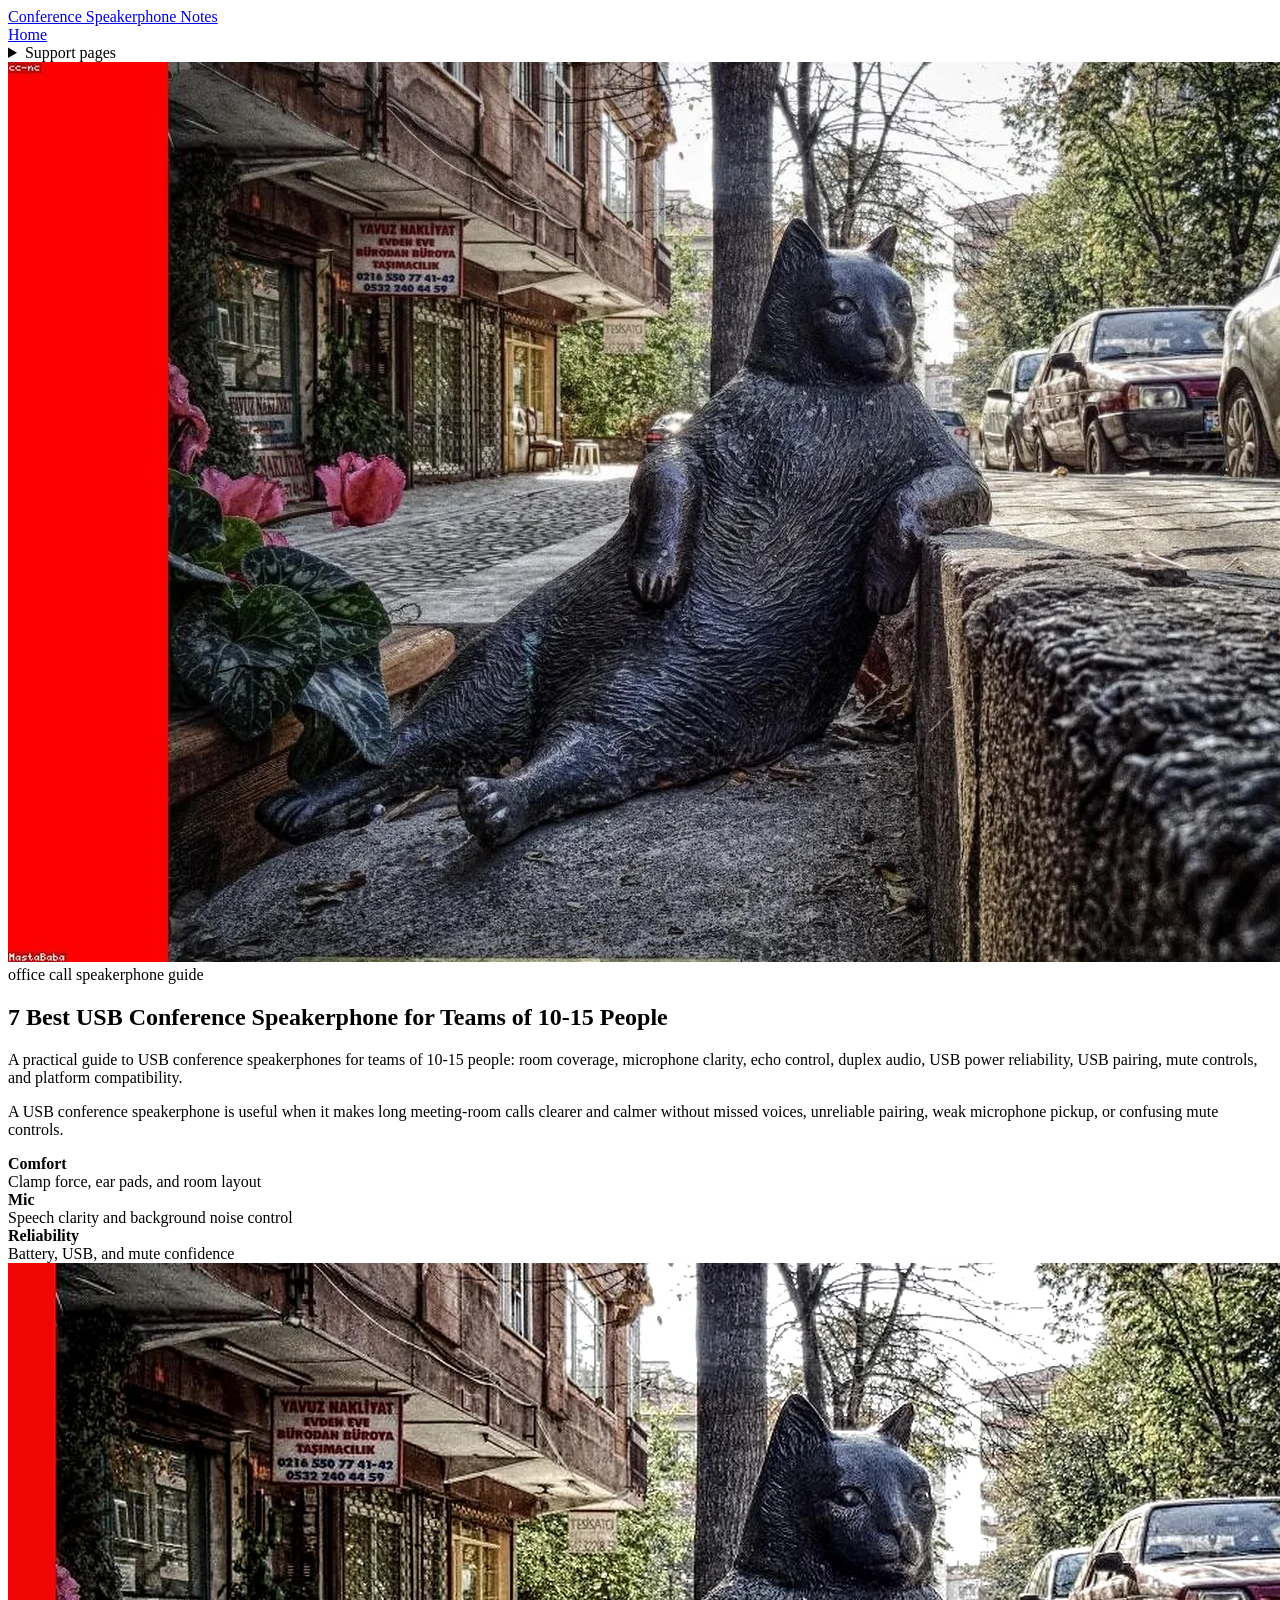
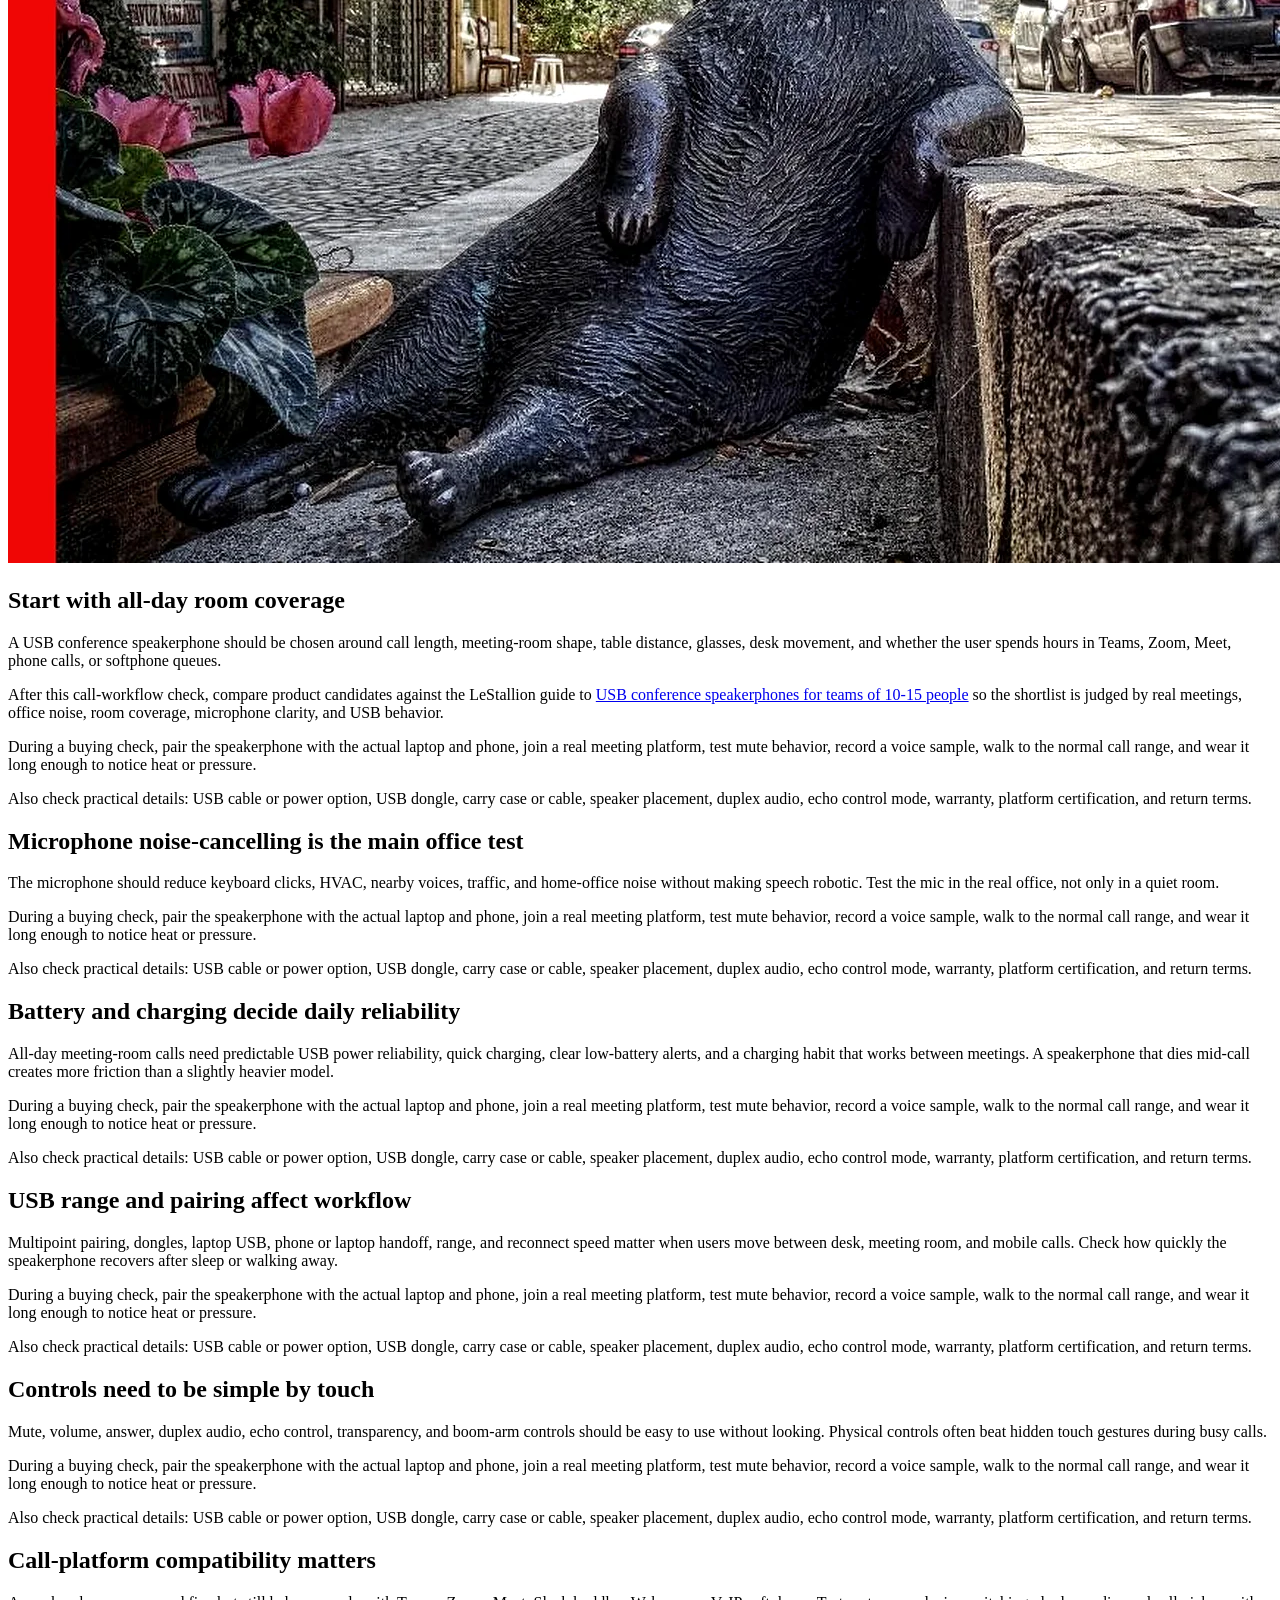
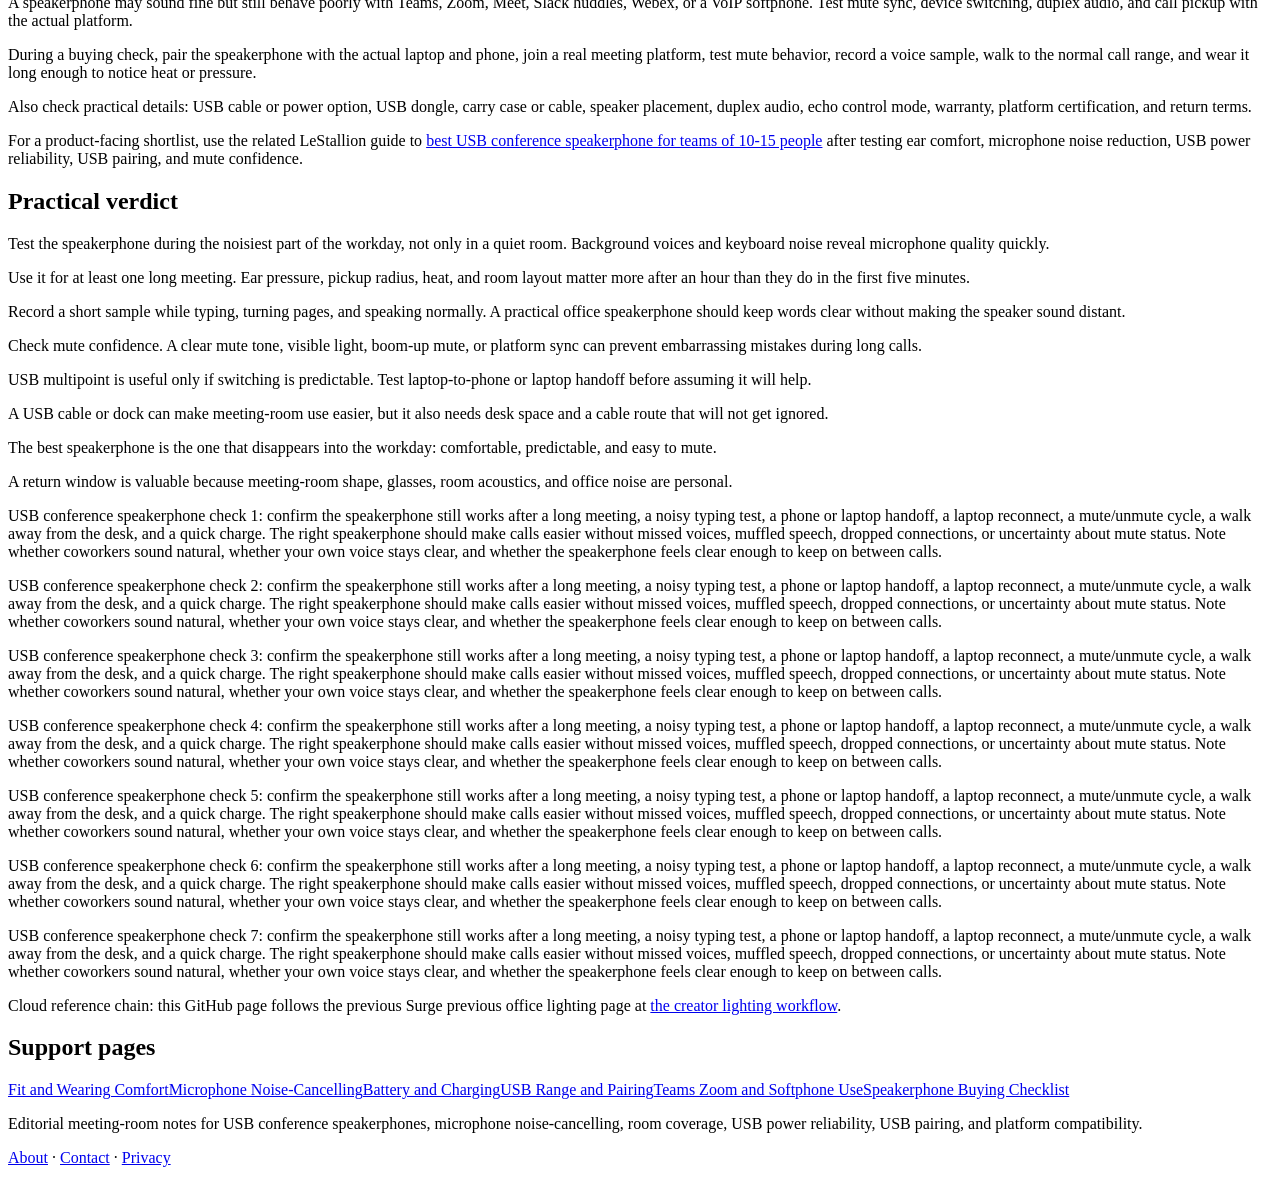
==== index.html @ 54c50d41 "Update index.html" ====
<!doctype html><html lang="en"><head><meta charset="utf-8"><meta name="viewport" content="width=device-width,initial-scale=1"><title>7 Best USB Conference Speakerphone for Teams of 10-15 People</title><meta name="description" content="Practical guide to USB conference speakerphones for teams of 10-15 people, including comfort, microphone noise reduction, mute controls, USB power reliability, USB pairing, and platform compatibility."><link rel="canonical" href="https://armaragex.github.io/lestallion-usb-conference-speakerphone-511/index.html"><link rel="stylesheet" href="style.css"><script type="application/ld+json">{"@context": "https://schema.org", "@type": "Article", "headline": "7 Best USB Conference Speakerphone for Teams of 10-15 People", "mainEntityOfPage": "https://armaragex.github.io/lestallion-usb-conference-speakerphone-511/index.html", "image": ["https://armaragex.github.io/lestallion-usb-conference-speakerphone-511/assets/usb-speakerphone-meeting-room.webp", "https://armaragex.github.io/lestallion-usb-conference-speakerphone-511/assets/speakerphone-detail-table.webp"]}</script><script type="application/ld+json">{"@context": "https://schema.org", "@type": "FAQPage", "mainEntity": [{"@type": "Question", "name": "What matters most in a USB conference speakerphone?", "acceptedAnswer": {"@type": "Answer", "text": "All-day comfort, microphone noise reduction, mute confidence, USB power reliability, USB stability, device switching, duplex audio, echo control, and platform compatibility matter most."}}, {"@type": "Question", "name": "How should a USB conference speakerphone be tested?", "acceptedAnswer": {"@type": "Answer", "text": "Test it with the actual laptop, phone, meeting platform, noisy office conditions, long-call wearing time, mute controls, walking range, and charging routine."}}]}</script></head><body><header><a class="brand" href="index.html">Conference Speakerphone Notes</a><nav><a href="index.html">Home</a><details><summary>Support pages</summary><div><a href="fit-and-wearing-comfort.html">Fit and Wearing Comfort</a><a href="microphone-noise-cancelling.html">Microphone Noise-Cancelling</a><a href="battery-and-charging.html">Battery and Charging</a><a href="bluetooth-range-and-pairing.html">USB Range and Pairing</a><a href="teams-zoom-and-softphone-use.html">Teams Zoom and Softphone Use</a><a href="speakerphone-buying-checklist.html">Speakerphone Buying Checklist</a></div></details></nav></header><section class="hero"><div class="frame"><img src="assets/usb-speakerphone-meeting-room.webp" alt="USB conference speakerphone for meeting-room calls"></div><div class="kicker">office call speakerphone guide</div><h1>7 Best USB Conference Speakerphone for Teams of 10-15 People</h1><p class="dek">A practical guide to USB conference speakerphones for teams of 10-15 people: room coverage, microphone clarity, echo control, duplex audio, USB power reliability, USB pairing, mute controls, and platform compatibility.</p></section><main class="wrap"><p>A USB conference speakerphone is useful when it makes long meeting-room calls clearer and calmer without missed voices, unreliable pairing, weak microphone pickup, or confusing mute controls.</p><section class="signal"><div><strong>Comfort</strong><br>Clamp force, ear pads, and room layout</div><div><strong>Mic</strong><br>Speech clarity and background noise control</div><div><strong>Reliability</strong><br>Battery, USB, and mute confidence</div></section><img class="wide" src="assets/speakerphone-detail-table.webp" alt="USB conference speakerphone detail for meeting-room calls"><section class="story"><h2>Start with all-day room coverage</h2><p>A USB conference speakerphone should be chosen around call length, meeting-room shape, table distance, glasses, desk movement, and whether the user spends hours in Teams, Zoom, Meet, phone calls, or softphone queues.</p><p>After this call-workflow check, compare product candidates against the LeStallion guide to <a href="https://lestallion.com/blogs/product-reviews/best-usb-conference-speakerphone-for-teams-of-10-15-people">USB conference speakerphones for teams of 10-15 people</a> so the shortlist is judged by real meetings, office noise, room coverage, microphone clarity, and USB behavior.</p><p>During a buying check, pair the speakerphone with the actual laptop and phone, join a real meeting platform, test mute behavior, record a voice sample, walk to the normal call range, and wear it long enough to notice heat or pressure.</p><p>Also check practical details: USB cable or power option, USB dongle, carry case or cable, speaker placement, duplex audio, echo control mode, warranty, platform certification, and return terms.</p></section><section class="story"><h2>Microphone noise-cancelling is the main office test</h2><p>The microphone should reduce keyboard clicks, HVAC, nearby voices, traffic, and home-office noise without making speech robotic. Test the mic in the real office, not only in a quiet room.</p><p>During a buying check, pair the speakerphone with the actual laptop and phone, join a real meeting platform, test mute behavior, record a voice sample, walk to the normal call range, and wear it long enough to notice heat or pressure.</p><p>Also check practical details: USB cable or power option, USB dongle, carry case or cable, speaker placement, duplex audio, echo control mode, warranty, platform certification, and return terms.</p></section><section class="story"><h2>Battery and charging decide daily reliability</h2><p>All-day meeting-room calls need predictable USB power reliability, quick charging, clear low-battery alerts, and a charging habit that works between meetings. A speakerphone that dies mid-call creates more friction than a slightly heavier model.</p><p>During a buying check, pair the speakerphone with the actual laptop and phone, join a real meeting platform, test mute behavior, record a voice sample, walk to the normal call range, and wear it long enough to notice heat or pressure.</p><p>Also check practical details: USB cable or power option, USB dongle, carry case or cable, speaker placement, duplex audio, echo control mode, warranty, platform certification, and return terms.</p></section><section class="story"><h2>USB range and pairing affect workflow</h2><p>Multipoint pairing, dongles, laptop USB, phone or laptop handoff, range, and reconnect speed matter when users move between desk, meeting room, and mobile calls. Check how quickly the speakerphone recovers after sleep or walking away.</p><p>During a buying check, pair the speakerphone with the actual laptop and phone, join a real meeting platform, test mute behavior, record a voice sample, walk to the normal call range, and wear it long enough to notice heat or pressure.</p><p>Also check practical details: USB cable or power option, USB dongle, carry case or cable, speaker placement, duplex audio, echo control mode, warranty, platform certification, and return terms.</p></section><section class="story"><h2>Controls need to be simple by touch</h2><p>Mute, volume, answer, duplex audio, echo control, transparency, and boom-arm controls should be easy to use without looking. Physical controls often beat hidden touch gestures during busy calls.</p><p>During a buying check, pair the speakerphone with the actual laptop and phone, join a real meeting platform, test mute behavior, record a voice sample, walk to the normal call range, and wear it long enough to notice heat or pressure.</p><p>Also check practical details: USB cable or power option, USB dongle, carry case or cable, speaker placement, duplex audio, echo control mode, warranty, platform certification, and return terms.</p></section><section class="story"><h2>Call-platform compatibility matters</h2><p>A speakerphone may sound fine but still behave poorly with Teams, Zoom, Meet, Slack huddles, Webex, or a VoIP softphone. Test mute sync, device switching, duplex audio, and call pickup with the actual platform.</p><p>During a buying check, pair the speakerphone with the actual laptop and phone, join a real meeting platform, test mute behavior, record a voice sample, walk to the normal call range, and wear it long enough to notice heat or pressure.</p><p>Also check practical details: USB cable or power option, USB dongle, carry case or cable, speaker placement, duplex audio, echo control mode, warranty, platform certification, and return terms.</p></section><p>For a product-facing shortlist, use the related LeStallion guide to <a href="https://lestallion.com/blogs/product-reviews/best-usb-conference-speakerphone-for-teams-of-10-15-people">best USB conference speakerphone for teams of 10-15 people</a> after testing ear comfort, microphone noise reduction, USB power reliability, USB pairing, and mute confidence.</p><section class="quote"><h2>Practical verdict</h2><p>Test the speakerphone during the noisiest part of the workday, not only in a quiet room. Background voices and keyboard noise reveal microphone quality quickly.</p><p>Use it for at least one long meeting. Ear pressure, pickup radius, heat, and room layout matter more after an hour than they do in the first five minutes.</p><p>Record a short sample while typing, turning pages, and speaking normally. A practical office speakerphone should keep words clear without making the speaker sound distant.</p><p>Check mute confidence. A clear mute tone, visible light, boom-up mute, or platform sync can prevent embarrassing mistakes during long calls.</p><p>USB multipoint is useful only if switching is predictable. Test laptop-to-phone or laptop handoff before assuming it will help.</p><p>A USB cable or dock can make meeting-room use easier, but it also needs desk space and a cable route that will not get ignored.</p><p>The best speakerphone is the one that disappears into the workday: comfortable, predictable, and easy to mute.</p><p>A return window is valuable because meeting-room shape, glasses, room acoustics, and office noise are personal.</p><p>USB conference speakerphone check 1: confirm the speakerphone still works after a long meeting, a noisy typing test, a phone or laptop handoff, a laptop reconnect, a mute/unmute cycle, a walk away from the desk, and a quick charge. The right speakerphone should make calls easier without missed voices, muffled speech, dropped connections, or uncertainty about mute status. Note whether coworkers sound natural, whether your own voice stays clear, and whether the speakerphone feels clear enough to keep on between calls.</p><p>USB conference speakerphone check 2: confirm the speakerphone still works after a long meeting, a noisy typing test, a phone or laptop handoff, a laptop reconnect, a mute/unmute cycle, a walk away from the desk, and a quick charge. The right speakerphone should make calls easier without missed voices, muffled speech, dropped connections, or uncertainty about mute status. Note whether coworkers sound natural, whether your own voice stays clear, and whether the speakerphone feels clear enough to keep on between calls.</p><p>USB conference speakerphone check 3: confirm the speakerphone still works after a long meeting, a noisy typing test, a phone or laptop handoff, a laptop reconnect, a mute/unmute cycle, a walk away from the desk, and a quick charge. The right speakerphone should make calls easier without missed voices, muffled speech, dropped connections, or uncertainty about mute status. Note whether coworkers sound natural, whether your own voice stays clear, and whether the speakerphone feels clear enough to keep on between calls.</p><p>USB conference speakerphone check 4: confirm the speakerphone still works after a long meeting, a noisy typing test, a phone or laptop handoff, a laptop reconnect, a mute/unmute cycle, a walk away from the desk, and a quick charge. The right speakerphone should make calls easier without missed voices, muffled speech, dropped connections, or uncertainty about mute status. Note whether coworkers sound natural, whether your own voice stays clear, and whether the speakerphone feels clear enough to keep on between calls.</p><p>USB conference speakerphone check 5: confirm the speakerphone still works after a long meeting, a noisy typing test, a phone or laptop handoff, a laptop reconnect, a mute/unmute cycle, a walk away from the desk, and a quick charge. The right speakerphone should make calls easier without missed voices, muffled speech, dropped connections, or uncertainty about mute status. Note whether coworkers sound natural, whether your own voice stays clear, and whether the speakerphone feels clear enough to keep on between calls.</p><p>USB conference speakerphone check 6: confirm the speakerphone still works after a long meeting, a noisy typing test, a phone or laptop handoff, a laptop reconnect, a mute/unmute cycle, a walk away from the desk, and a quick charge. The right speakerphone should make calls easier without missed voices, muffled speech, dropped connections, or uncertainty about mute status. Note whether coworkers sound natural, whether your own voice stays clear, and whether the speakerphone feels clear enough to keep on between calls.</p><p>USB conference speakerphone check 7: confirm the speakerphone still works after a long meeting, a noisy typing test, a phone or laptop handoff, a laptop reconnect, a mute/unmute cycle, a walk away from the desk, and a quick charge. The right speakerphone should make calls easier without missed voices, muffled speech, dropped connections, or uncertainty about mute status. Note whether coworkers sound natural, whether your own voice stays clear, and whether the speakerphone feels clear enough to keep on between calls.</p><p>Cloud reference chain: this GitHub page follows the previous Surge previous office lighting page at <a href="https://lestallion-noise-cancelling-headset-510.onrender.com/index.html">the creator lighting workflow</a>.</p></section><section><h2>Support pages</h2><div class="peer-grid"><a href="fit-and-wearing-comfort.html">Fit and Wearing Comfort</a><a href="microphone-noise-cancelling.html">Microphone Noise-Cancelling</a><a href="battery-and-charging.html">Battery and Charging</a><a href="bluetooth-range-and-pairing.html">USB Range and Pairing</a><a href="teams-zoom-and-softphone-use.html">Teams Zoom and Softphone Use</a><a href="speakerphone-buying-checklist.html">Speakerphone Buying Checklist</a></div></section></main><footer><p>Editorial meeting-room notes for USB conference speakerphones, microphone noise-cancelling, room coverage, USB power reliability, USB pairing, and platform compatibility.</p><p><a href="about.html">About</a> · <a href="contact.html">Contact</a> · <a href="privacy.html">Privacy</a></p></footer></body></html>
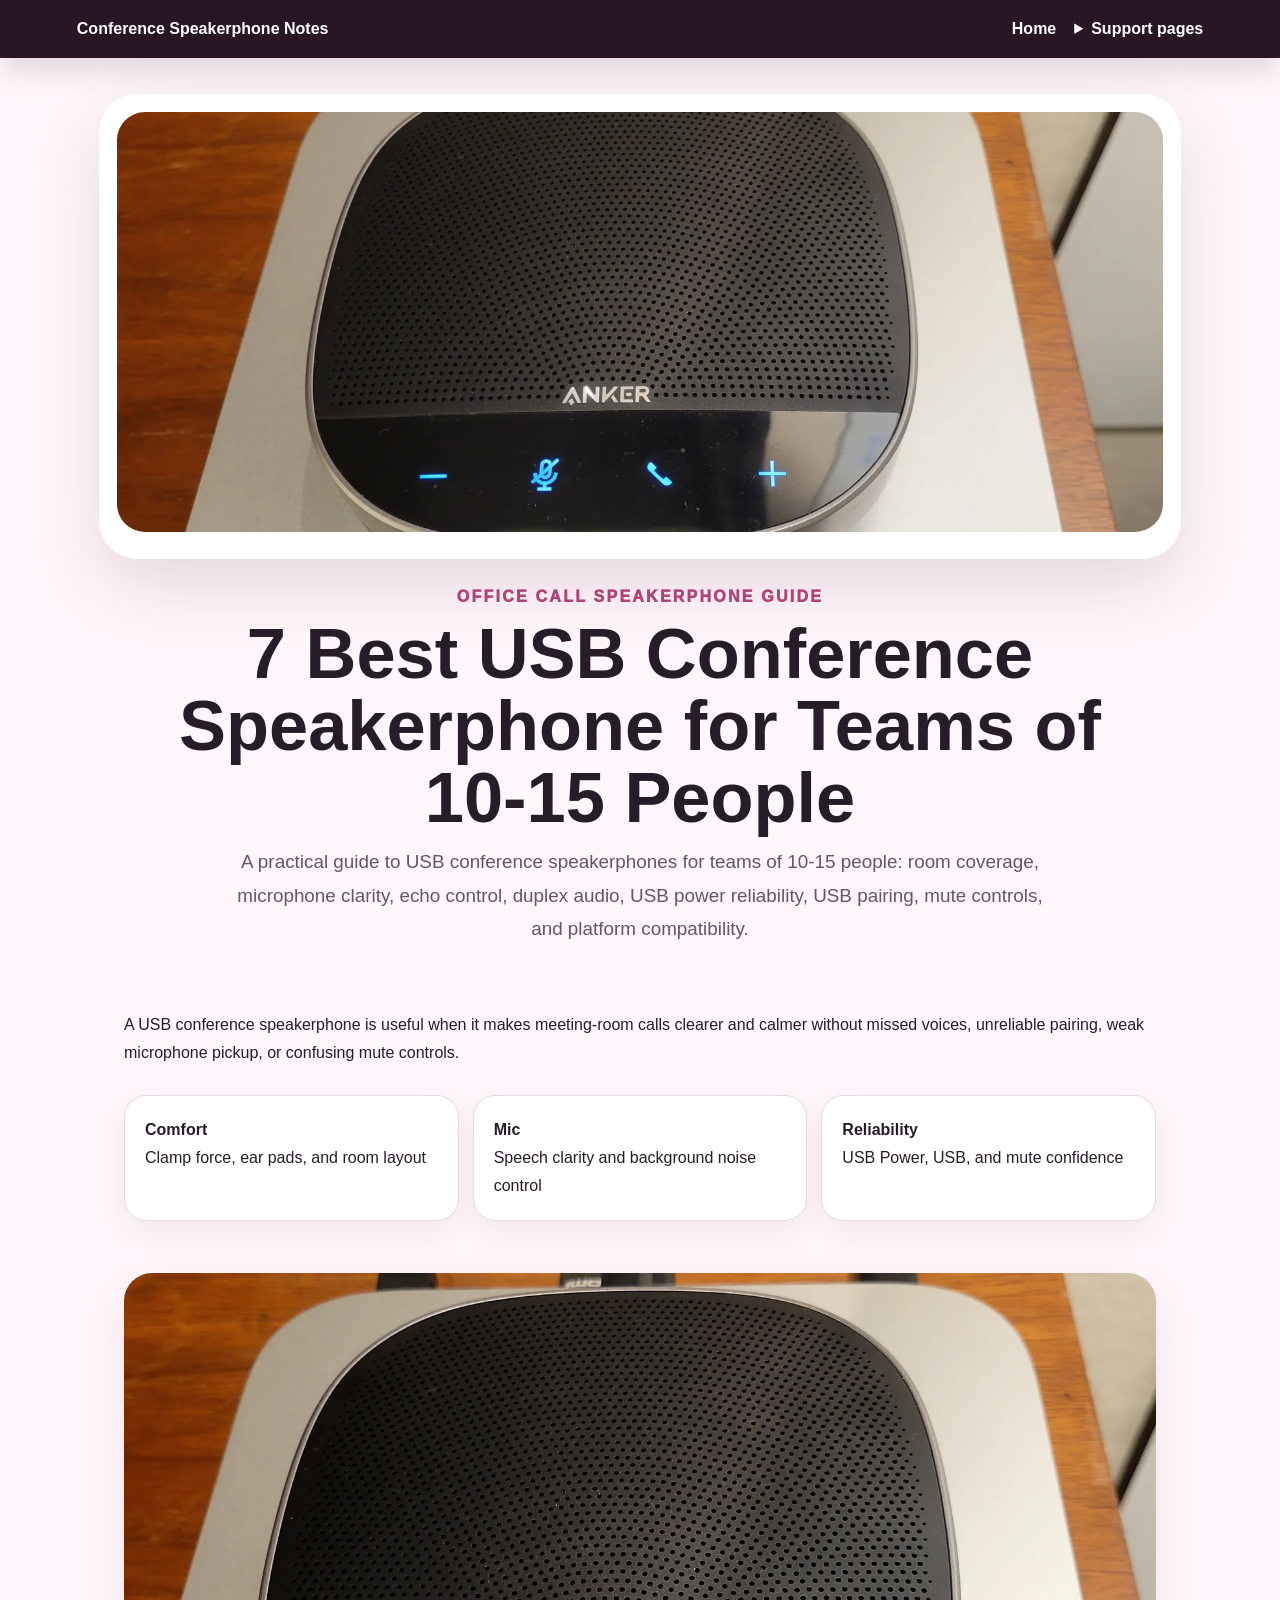
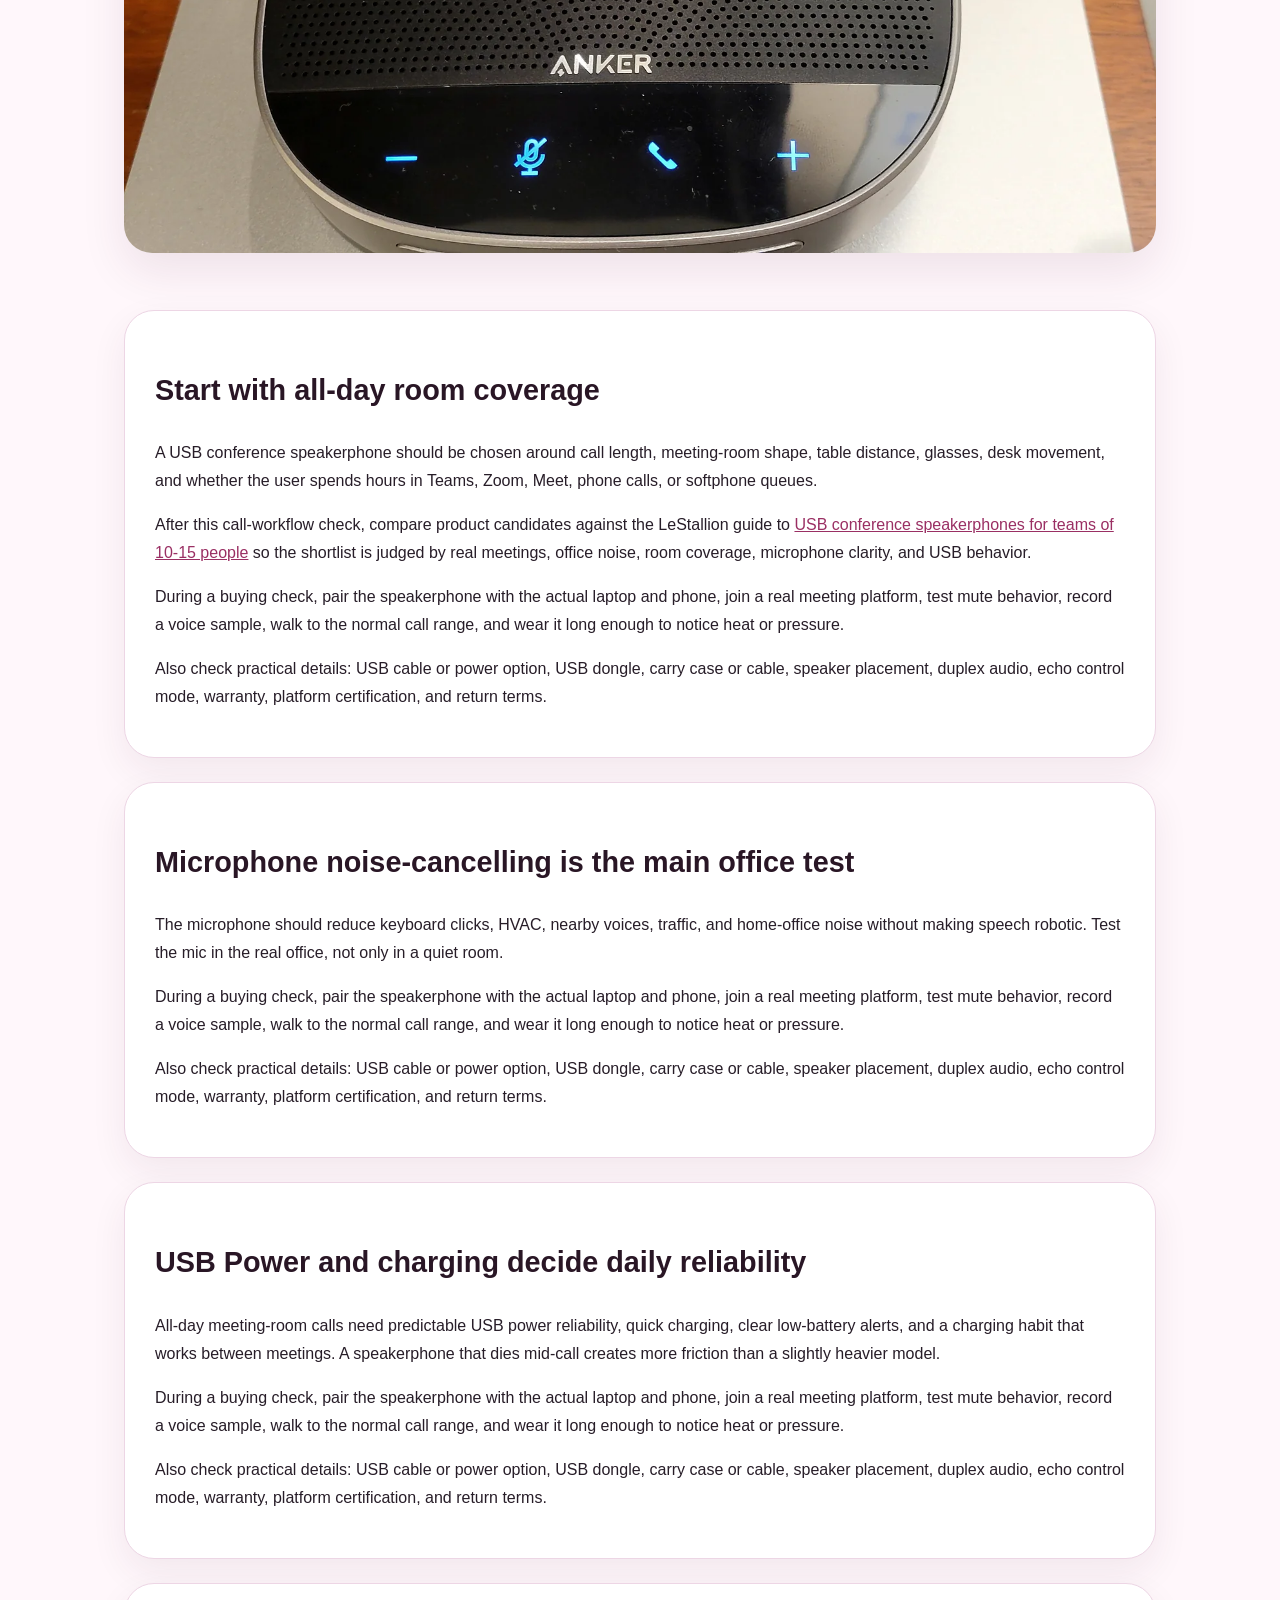
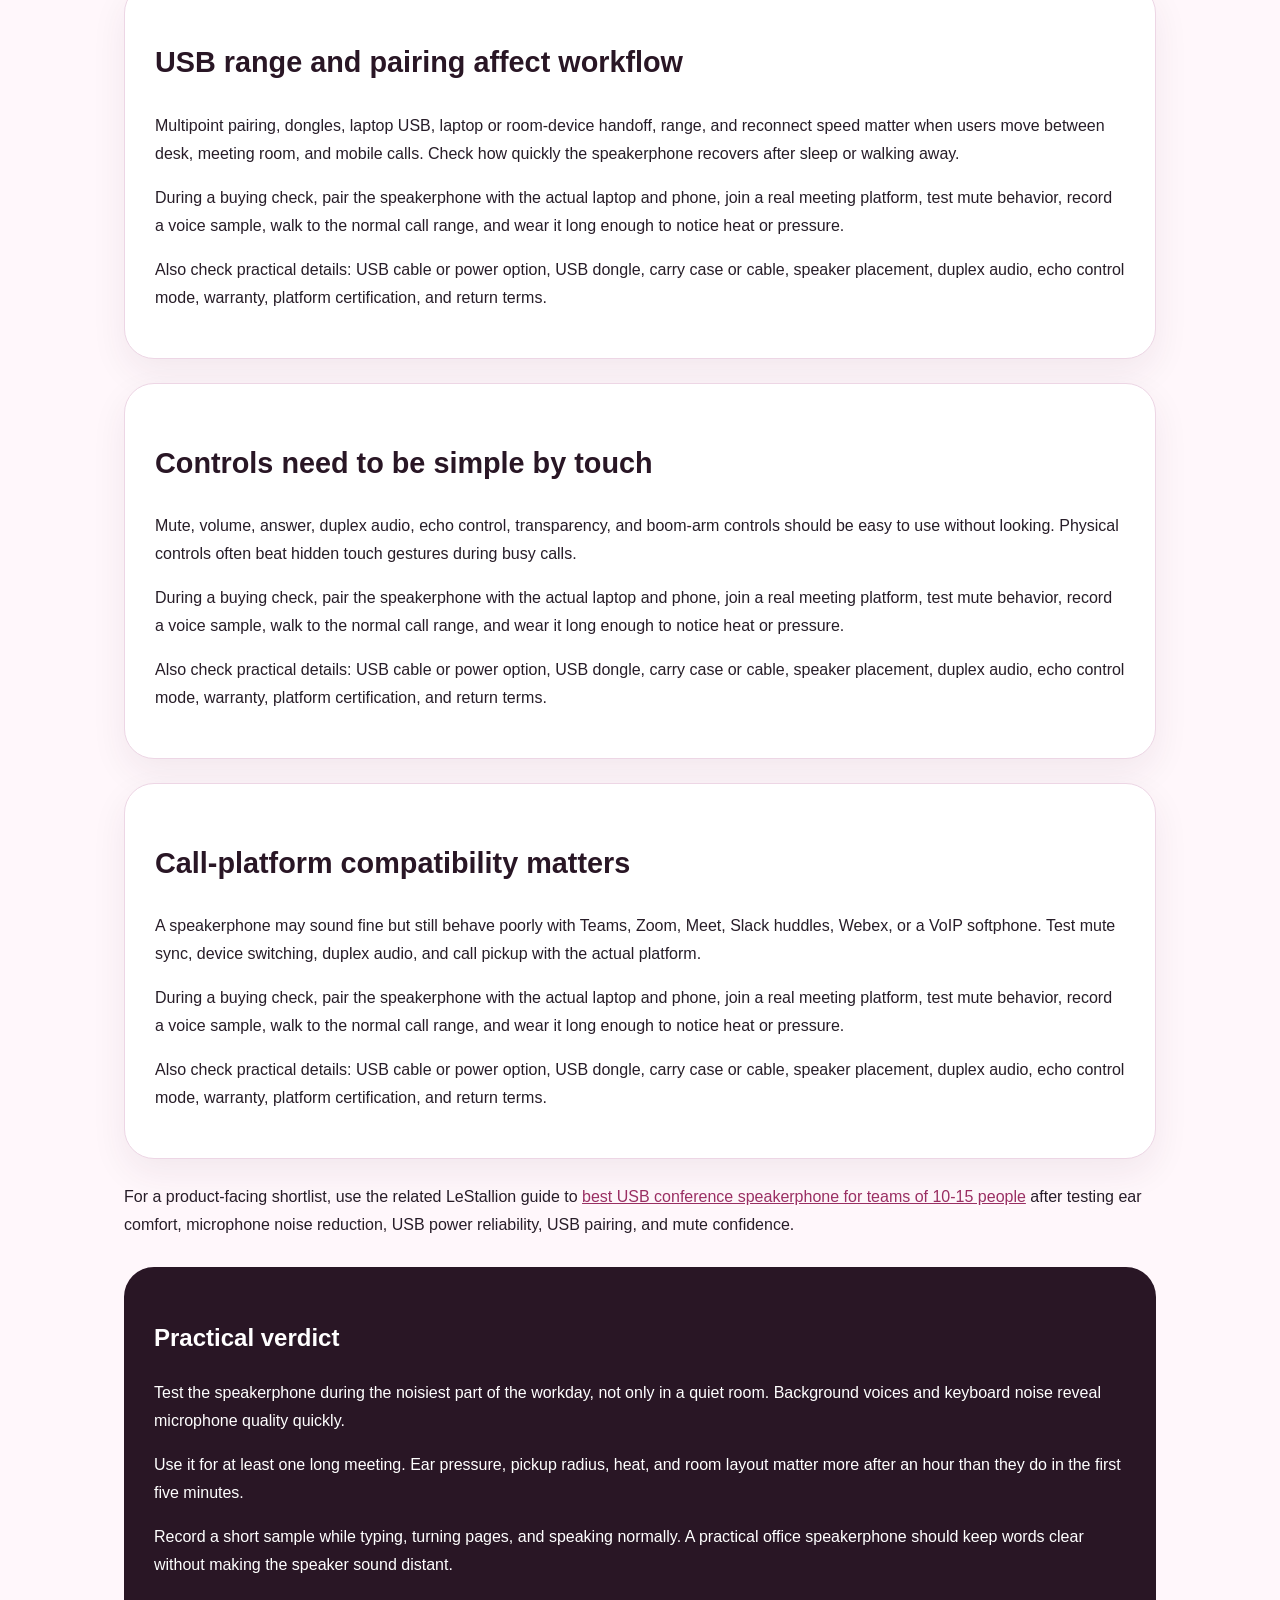
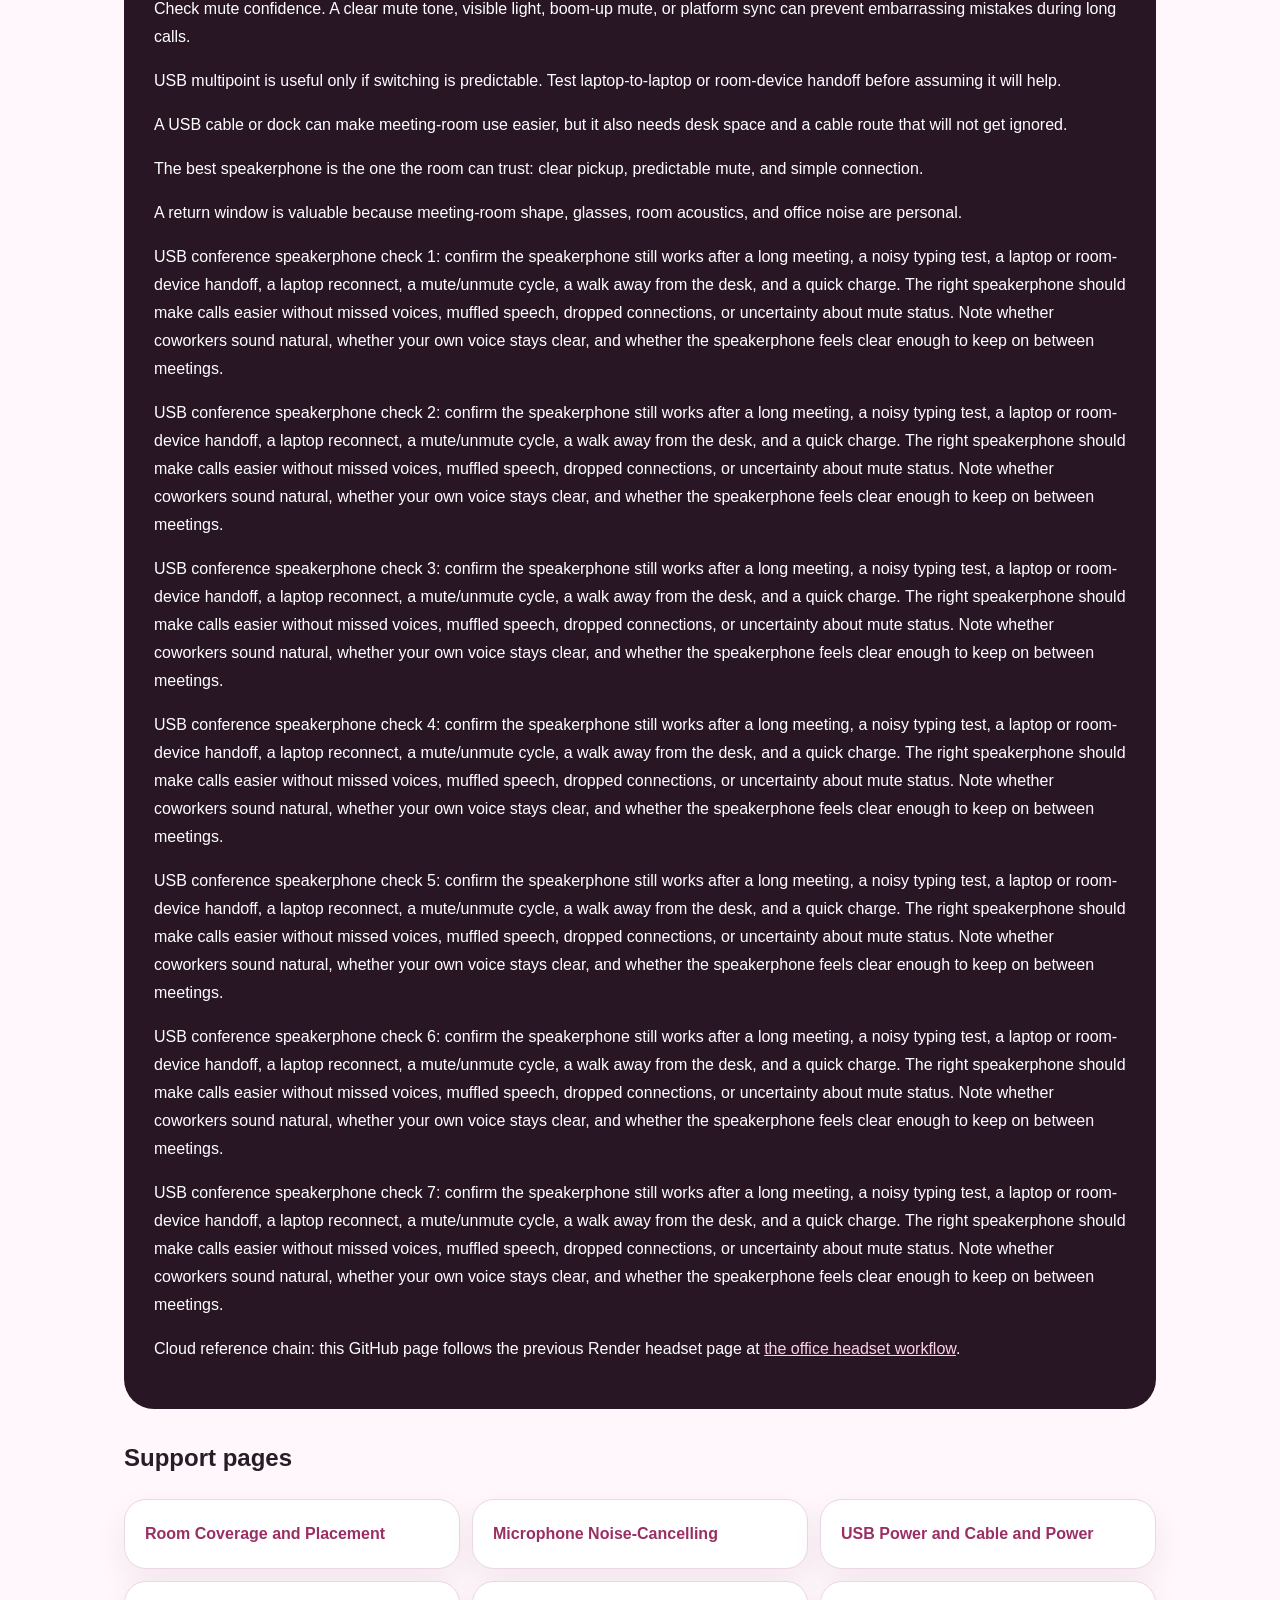
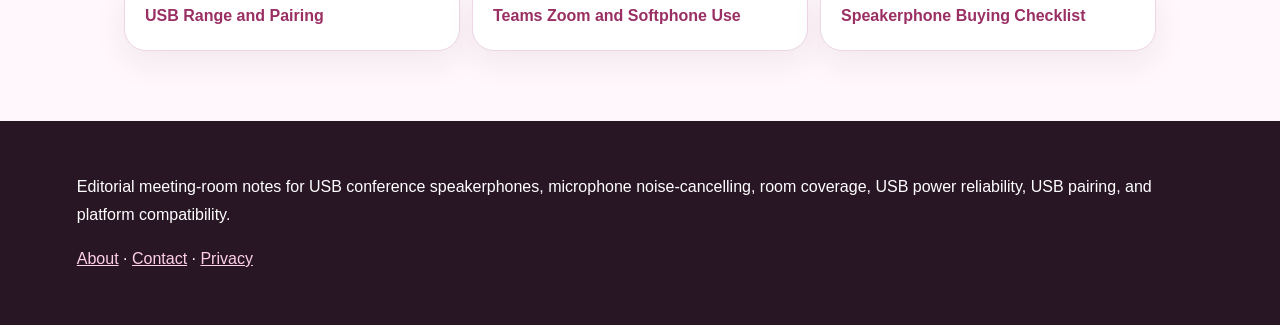
==== commit 497aa9a7: "Update index.html" ====
--- a/index.html
+++ b/index.html
@@ -1 +1 @@
-<!doctype html><html lang="en"><head><meta charset="utf-8"><meta name="viewport" content="width=device-width,initial-scale=1"><title>7 Best USB Conference Speakerphone for Teams of 10-15 People</title><meta name="description" content="Practical guide to USB conference speakerphones for teams of 10-15 people, including comfort, microphone noise reduction, mute controls, USB power reliability, USB pairing, and platform compatibility."><link rel="canonical" href="https://armaragex.github.io/lestallion-usb-conference-speakerphone-511/index.html"><link rel="stylesheet" href="style.css"><script type="application/ld+json">{"@context": "https://schema.org", "@type": "Article", "headline": "7 Best USB Conference Speakerphone for Teams of 10-15 People", "mainEntityOfPage": "https://armaragex.github.io/lestallion-usb-conference-speakerphone-511/index.html", "image": ["https://armaragex.github.io/lestallion-usb-conference-speakerphone-511/assets/usb-speakerphone-meeting-room.webp", "https://armaragex.github.io/lestallion-usb-conference-speakerphone-511/assets/speakerphone-detail-table.webp"]}</script><script type="application/ld+json">{"@context": "https://schema.org", "@type": "FAQPage", "mainEntity": [{"@type": "Question", "name": "What matters most in a USB conference speakerphone?", "acceptedAnswer": {"@type": "Answer", "text": "All-day comfort, microphone noise reduction, mute confidence, USB power reliability, USB stability, device switching, duplex audio, echo control, and platform compatibility matter most."}}, {"@type": "Question", "name": "How should a USB conference speakerphone be tested?", "acceptedAnswer": {"@type": "Answer", "text": "Test it with the actual laptop, phone, meeting platform, noisy office conditions, long-call wearing time, mute controls, walking range, and charging routine."}}]}</script></head><body><header><a class="brand" href="index.html">Conference Speakerphone Notes</a><nav><a href="index.html">Home</a><details><summary>Support pages</summary><div><a href="fit-and-wearing-comfort.html">Fit and Wearing Comfort</a><a href="microphone-noise-cancelling.html">Microphone Noise-Cancelling</a><a href="battery-and-charging.html">Battery and Charging</a><a href="bluetooth-range-and-pairing.html">USB Range and Pairing</a><a href="teams-zoom-and-softphone-use.html">Teams Zoom and Softphone Use</a><a href="speakerphone-buying-checklist.html">Speakerphone Buying Checklist</a></div></details></nav></header><section class="hero"><div class="frame"><img src="assets/usb-speakerphone-meeting-room.webp" alt="USB conference speakerphone for meeting-room calls"></div><div class="kicker">office call speakerphone guide</div><h1>7 Best USB Conference Speakerphone for Teams of 10-15 People</h1><p class="dek">A practical guide to USB conference speakerphones for teams of 10-15 people: room coverage, microphone clarity, echo control, duplex audio, USB power reliability, USB pairing, mute controls, and platform compatibility.</p></section><main class="wrap"><p>A USB conference speakerphone is useful when it makes long meeting-room calls clearer and calmer without missed voices, unreliable pairing, weak microphone pickup, or confusing mute controls.</p><section class="signal"><div><strong>Comfort</strong><br>Clamp force, ear pads, and room layout</div><div><strong>Mic</strong><br>Speech clarity and background noise control</div><div><strong>Reliability</strong><br>Battery, USB, and mute confidence</div></section><img class="wide" src="assets/speakerphone-detail-table.webp" alt="USB conference speakerphone detail for meeting-room calls"><section class="story"><h2>Start with all-day room coverage</h2><p>A USB conference speakerphone should be chosen around call length, meeting-room shape, table distance, glasses, desk movement, and whether the user spends hours in Teams, Zoom, Meet, phone calls, or softphone queues.</p><p>After this call-workflow check, compare product candidates against the LeStallion guide to <a href="https://lestallion.com/blogs/product-reviews/best-usb-conference-speakerphone-for-teams-of-10-15-people">USB conference speakerphones for teams of 10-15 people</a> so the shortlist is judged by real meetings, office noise, room coverage, microphone clarity, and USB behavior.</p><p>During a buying check, pair the speakerphone with the actual laptop and phone, join a real meeting platform, test mute behavior, record a voice sample, walk to the normal call range, and wear it long enough to notice heat or pressure.</p><p>Also check practical details: USB cable or power option, USB dongle, carry case or cable, speaker placement, duplex audio, echo control mode, warranty, platform certification, and return terms.</p></section><section class="story"><h2>Microphone noise-cancelling is the main office test</h2><p>The microphone should reduce keyboard clicks, HVAC, nearby voices, traffic, and home-office noise without making speech robotic. Test the mic in the real office, not only in a quiet room.</p><p>During a buying check, pair the speakerphone with the actual laptop and phone, join a real meeting platform, test mute behavior, record a voice sample, walk to the normal call range, and wear it long enough to notice heat or pressure.</p><p>Also check practical details: USB cable or power option, USB dongle, carry case or cable, speaker placement, duplex audio, echo control mode, warranty, platform certification, and return terms.</p></section><section class="story"><h2>Battery and charging decide daily reliability</h2><p>All-day meeting-room calls need predictable USB power reliability, quick charging, clear low-battery alerts, and a charging habit that works between meetings. A speakerphone that dies mid-call creates more friction than a slightly heavier model.</p><p>During a buying check, pair the speakerphone with the actual laptop and phone, join a real meeting platform, test mute behavior, record a voice sample, walk to the normal call range, and wear it long enough to notice heat or pressure.</p><p>Also check practical details: USB cable or power option, USB dongle, carry case or cable, speaker placement, duplex audio, echo control mode, warranty, platform certification, and return terms.</p></section><section class="story"><h2>USB range and pairing affect workflow</h2><p>Multipoint pairing, dongles, laptop USB, phone or laptop handoff, range, and reconnect speed matter when users move between desk, meeting room, and mobile calls. Check how quickly the speakerphone recovers after sleep or walking away.</p><p>During a buying check, pair the speakerphone with the actual laptop and phone, join a real meeting platform, test mute behavior, record a voice sample, walk to the normal call range, and wear it long enough to notice heat or pressure.</p><p>Also check practical details: USB cable or power option, USB dongle, carry case or cable, speaker placement, duplex audio, echo control mode, warranty, platform certification, and return terms.</p></section><section class="story"><h2>Controls need to be simple by touch</h2><p>Mute, volume, answer, duplex audio, echo control, transparency, and boom-arm controls should be easy to use without looking. Physical controls often beat hidden touch gestures during busy calls.</p><p>During a buying check, pair the speakerphone with the actual laptop and phone, join a real meeting platform, test mute behavior, record a voice sample, walk to the normal call range, and wear it long enough to notice heat or pressure.</p><p>Also check practical details: USB cable or power option, USB dongle, carry case or cable, speaker placement, duplex audio, echo control mode, warranty, platform certification, and return terms.</p></section><section class="story"><h2>Call-platform compatibility matters</h2><p>A speakerphone may sound fine but still behave poorly with Teams, Zoom, Meet, Slack huddles, Webex, or a VoIP softphone. Test mute sync, device switching, duplex audio, and call pickup with the actual platform.</p><p>During a buying check, pair the speakerphone with the actual laptop and phone, join a real meeting platform, test mute behavior, record a voice sample, walk to the normal call range, and wear it long enough to notice heat or pressure.</p><p>Also check practical details: USB cable or power option, USB dongle, carry case or cable, speaker placement, duplex audio, echo control mode, warranty, platform certification, and return terms.</p></section><p>For a product-facing shortlist, use the related LeStallion guide to <a href="https://lestallion.com/blogs/product-reviews/best-usb-conference-speakerphone-for-teams-of-10-15-people">best USB conference speakerphone for teams of 10-15 people</a> after testing ear comfort, microphone noise reduction, USB power reliability, USB pairing, and mute confidence.</p><section class="quote"><h2>Practical verdict</h2><p>Test the speakerphone during the noisiest part of the workday, not only in a quiet room. Background voices and keyboard noise reveal microphone quality quickly.</p><p>Use it for at least one long meeting. Ear pressure, pickup radius, heat, and room layout matter more after an hour than they do in the first five minutes.</p><p>Record a short sample while typing, turning pages, and speaking normally. A practical office speakerphone should keep words clear without making the speaker sound distant.</p><p>Check mute confidence. A clear mute tone, visible light, boom-up mute, or platform sync can prevent embarrassing mistakes during long calls.</p><p>USB multipoint is useful only if switching is predictable. Test laptop-to-phone or laptop handoff before assuming it will help.</p><p>A USB cable or dock can make meeting-room use easier, but it also needs desk space and a cable route that will not get ignored.</p><p>The best speakerphone is the one that disappears into the workday: comfortable, predictable, and easy to mute.</p><p>A return window is valuable because meeting-room shape, glasses, room acoustics, and office noise are personal.</p><p>USB conference speakerphone check 1: confirm the speakerphone still works after a long meeting, a noisy typing test, a phone or laptop handoff, a laptop reconnect, a mute/unmute cycle, a walk away from the desk, and a quick charge. The right speakerphone should make calls easier without missed voices, muffled speech, dropped connections, or uncertainty about mute status. Note whether coworkers sound natural, whether your own voice stays clear, and whether the speakerphone feels clear enough to keep on between calls.</p><p>USB conference speakerphone check 2: confirm the speakerphone still works after a long meeting, a noisy typing test, a phone or laptop handoff, a laptop reconnect, a mute/unmute cycle, a walk away from the desk, and a quick charge. The right speakerphone should make calls easier without missed voices, muffled speech, dropped connections, or uncertainty about mute status. Note whether coworkers sound natural, whether your own voice stays clear, and whether the speakerphone feels clear enough to keep on between calls.</p><p>USB conference speakerphone check 3: confirm the speakerphone still works after a long meeting, a noisy typing test, a phone or laptop handoff, a laptop reconnect, a mute/unmute cycle, a walk away from the desk, and a quick charge. The right speakerphone should make calls easier without missed voices, muffled speech, dropped connections, or uncertainty about mute status. Note whether coworkers sound natural, whether your own voice stays clear, and whether the speakerphone feels clear enough to keep on between calls.</p><p>USB conference speakerphone check 4: confirm the speakerphone still works after a long meeting, a noisy typing test, a phone or laptop handoff, a laptop reconnect, a mute/unmute cycle, a walk away from the desk, and a quick charge. The right speakerphone should make calls easier without missed voices, muffled speech, dropped connections, or uncertainty about mute status. Note whether coworkers sound natural, whether your own voice stays clear, and whether the speakerphone feels clear enough to keep on between calls.</p><p>USB conference speakerphone check 5: confirm the speakerphone still works after a long meeting, a noisy typing test, a phone or laptop handoff, a laptop reconnect, a mute/unmute cycle, a walk away from the desk, and a quick charge. The right speakerphone should make calls easier without missed voices, muffled speech, dropped connections, or uncertainty about mute status. Note whether coworkers sound natural, whether your own voice stays clear, and whether the speakerphone feels clear enough to keep on between calls.</p><p>USB conference speakerphone check 6: confirm the speakerphone still works after a long meeting, a noisy typing test, a phone or laptop handoff, a laptop reconnect, a mute/unmute cycle, a walk away from the desk, and a quick charge. The right speakerphone should make calls easier without missed voices, muffled speech, dropped connections, or uncertainty about mute status. Note whether coworkers sound natural, whether your own voice stays clear, and whether the speakerphone feels clear enough to keep on between calls.</p><p>USB conference speakerphone check 7: confirm the speakerphone still works after a long meeting, a noisy typing test, a phone or laptop handoff, a laptop reconnect, a mute/unmute cycle, a walk away from the desk, and a quick charge. The right speakerphone should make calls easier without missed voices, muffled speech, dropped connections, or uncertainty about mute status. Note whether coworkers sound natural, whether your own voice stays clear, and whether the speakerphone feels clear enough to keep on between calls.</p><p>Cloud reference chain: this GitHub page follows the previous Surge previous office lighting page at <a href="https://lestallion-noise-cancelling-headset-510.onrender.com/index.html">the creator lighting workflow</a>.</p></section><section><h2>Support pages</h2><div class="peer-grid"><a href="fit-and-wearing-comfort.html">Fit and Wearing Comfort</a><a href="microphone-noise-cancelling.html">Microphone Noise-Cancelling</a><a href="battery-and-charging.html">Battery and Charging</a><a href="bluetooth-range-and-pairing.html">USB Range and Pairing</a><a href="teams-zoom-and-softphone-use.html">Teams Zoom and Softphone Use</a><a href="speakerphone-buying-checklist.html">Speakerphone Buying Checklist</a></div></section></main><footer><p>Editorial meeting-room notes for USB conference speakerphones, microphone noise-cancelling, room coverage, USB power reliability, USB pairing, and platform compatibility.</p><p><a href="about.html">About</a> · <a href="contact.html">Contact</a> · <a href="privacy.html">Privacy</a></p></footer></body></html>+<!doctype html><html lang="en"><head><meta charset="utf-8"><meta name="viewport" content="width=device-width,initial-scale=1"><title>7 Best USB Conference Speakerphone for Teams of 10-15 People</title><meta name="description" content="Practical guide to USB conference speakerphones for teams of 10-15 people, including comfort, microphone noise reduction, mute controls, USB power reliability, USB pairing, and platform compatibility."><link rel="canonical" href="https://armaragex.github.io/lestallion-usb-conference-speakerphone-511/index.html"><link rel="stylesheet" href="style.css"><script type="application/ld+json">{"@context": "https://schema.org", "@type": "Article", "headline": "7 Best USB Conference Speakerphone for Teams of 10-15 People", "mainEntityOfPage": "https://armaragex.github.io/lestallion-usb-conference-speakerphone-511/index.html", "image": ["https://armaragex.github.io/lestallion-usb-conference-speakerphone-511/assets/usb-speakerphone-meeting-room.webp", "https://armaragex.github.io/lestallion-usb-conference-speakerphone-511/assets/speakerphone-detail-table.webp"]}</script><script type="application/ld+json">{"@context": "https://schema.org", "@type": "FAQPage", "mainEntity": [{"@type": "Question", "name": "What matters most in a USB conference speakerphone?", "acceptedAnswer": {"@type": "Answer", "text": "All-day comfort, microphone noise reduction, mute confidence, USB power reliability, USB stability, device switching, duplex audio, echo control, and platform compatibility matter most."}}, {"@type": "Question", "name": "How should a USB conference speakerphone be tested?", "acceptedAnswer": {"@type": "Answer", "text": "Test it with the actual laptop, phone, meeting platform, noisy office conditions, long-call wearing time, mute controls, walking range, and charging routine."}}]}</script></head><body><header><a class="brand" href="index.html">Conference Speakerphone Notes</a><nav><a href="index.html">Home</a><details><summary>Support pages</summary><div><a href="room-coverage-and-placement.html">Room Coverage and Placement</a><a href="microphone-noise-cancelling.html">Microphone Noise-Cancelling</a><a href="battery-and-charging.html">USB Power and Cable and Power</a><a href="bluetooth-range-and-pairing.html">USB Range and Pairing</a><a href="teams-zoom-and-softphone-use.html">Teams Zoom and Softphone Use</a><a href="speakerphone-buying-checklist.html">Speakerphone Buying Checklist</a></div></details></nav></header><section class="hero"><div class="frame"><img src="assets/usb-speakerphone-meeting-room.webp" alt="USB conference speakerphone for meeting-room calls"></div><div class="kicker">office call speakerphone guide</div><h1>7 Best USB Conference Speakerphone for Teams of 10-15 People</h1><p class="dek">A practical guide to USB conference speakerphones for teams of 10-15 people: room coverage, microphone clarity, echo control, duplex audio, USB power reliability, USB pairing, mute controls, and platform compatibility.</p></section><main class="wrap"><p>A USB conference speakerphone is useful when it makes meeting-room calls clearer and calmer without missed voices, unreliable pairing, weak microphone pickup, or confusing mute controls.</p><section class="signal"><div><strong>Comfort</strong><br>Clamp force, ear pads, and room layout</div><div><strong>Mic</strong><br>Speech clarity and background noise control</div><div><strong>Reliability</strong><br>USB Power, USB, and mute confidence</div></section><img class="wide" src="assets/speakerphone-detail-table.webp" alt="USB conference speakerphone detail for meeting-room calls"><section class="story"><h2>Start with all-day room coverage</h2><p>A USB conference speakerphone should be chosen around call length, meeting-room shape, table distance, glasses, desk movement, and whether the user spends hours in Teams, Zoom, Meet, phone calls, or softphone queues.</p><p>After this call-workflow check, compare product candidates against the LeStallion guide to <a href="https://lestallion.com/blogs/product-reviews/best-usb-conference-speakerphone-for-teams-of-10-15-people">USB conference speakerphones for teams of 10-15 people</a> so the shortlist is judged by real meetings, office noise, room coverage, microphone clarity, and USB behavior.</p><p>During a buying check, pair the speakerphone with the actual laptop and phone, join a real meeting platform, test mute behavior, record a voice sample, walk to the normal call range, and wear it long enough to notice heat or pressure.</p><p>Also check practical details: USB cable or power option, USB dongle, carry case or cable, speaker placement, duplex audio, echo control mode, warranty, platform certification, and return terms.</p></section><section class="story"><h2>Microphone noise-cancelling is the main office test</h2><p>The microphone should reduce keyboard clicks, HVAC, nearby voices, traffic, and home-office noise without making speech robotic. Test the mic in the real office, not only in a quiet room.</p><p>During a buying check, pair the speakerphone with the actual laptop and phone, join a real meeting platform, test mute behavior, record a voice sample, walk to the normal call range, and wear it long enough to notice heat or pressure.</p><p>Also check practical details: USB cable or power option, USB dongle, carry case or cable, speaker placement, duplex audio, echo control mode, warranty, platform certification, and return terms.</p></section><section class="story"><h2>USB Power and charging decide daily reliability</h2><p>All-day meeting-room calls need predictable USB power reliability, quick charging, clear low-battery alerts, and a charging habit that works between meetings. A speakerphone that dies mid-call creates more friction than a slightly heavier model.</p><p>During a buying check, pair the speakerphone with the actual laptop and phone, join a real meeting platform, test mute behavior, record a voice sample, walk to the normal call range, and wear it long enough to notice heat or pressure.</p><p>Also check practical details: USB cable or power option, USB dongle, carry case or cable, speaker placement, duplex audio, echo control mode, warranty, platform certification, and return terms.</p></section><section class="story"><h2>USB range and pairing affect workflow</h2><p>Multipoint pairing, dongles, laptop USB, laptop or room-device handoff, range, and reconnect speed matter when users move between desk, meeting room, and mobile calls. Check how quickly the speakerphone recovers after sleep or walking away.</p><p>During a buying check, pair the speakerphone with the actual laptop and phone, join a real meeting platform, test mute behavior, record a voice sample, walk to the normal call range, and wear it long enough to notice heat or pressure.</p><p>Also check practical details: USB cable or power option, USB dongle, carry case or cable, speaker placement, duplex audio, echo control mode, warranty, platform certification, and return terms.</p></section><section class="story"><h2>Controls need to be simple by touch</h2><p>Mute, volume, answer, duplex audio, echo control, transparency, and boom-arm controls should be easy to use without looking. Physical controls often beat hidden touch gestures during busy calls.</p><p>During a buying check, pair the speakerphone with the actual laptop and phone, join a real meeting platform, test mute behavior, record a voice sample, walk to the normal call range, and wear it long enough to notice heat or pressure.</p><p>Also check practical details: USB cable or power option, USB dongle, carry case or cable, speaker placement, duplex audio, echo control mode, warranty, platform certification, and return terms.</p></section><section class="story"><h2>Call-platform compatibility matters</h2><p>A speakerphone may sound fine but still behave poorly with Teams, Zoom, Meet, Slack huddles, Webex, or a VoIP softphone. Test mute sync, device switching, duplex audio, and call pickup with the actual platform.</p><p>During a buying check, pair the speakerphone with the actual laptop and phone, join a real meeting platform, test mute behavior, record a voice sample, walk to the normal call range, and wear it long enough to notice heat or pressure.</p><p>Also check practical details: USB cable or power option, USB dongle, carry case or cable, speaker placement, duplex audio, echo control mode, warranty, platform certification, and return terms.</p></section><p>For a product-facing shortlist, use the related LeStallion guide to <a href="https://lestallion.com/blogs/product-reviews/best-usb-conference-speakerphone-for-teams-of-10-15-people">best USB conference speakerphone for teams of 10-15 people</a> after testing ear comfort, microphone noise reduction, USB power reliability, USB pairing, and mute confidence.</p><section class="quote"><h2>Practical verdict</h2><p>Test the speakerphone during the noisiest part of the workday, not only in a quiet room. Background voices and keyboard noise reveal microphone quality quickly.</p><p>Use it for at least one long meeting. Ear pressure, pickup radius, heat, and room layout matter more after an hour than they do in the first five minutes.</p><p>Record a short sample while typing, turning pages, and speaking normally. A practical office speakerphone should keep words clear without making the speaker sound distant.</p><p>Check mute confidence. A clear mute tone, visible light, boom-up mute, or platform sync can prevent embarrassing mistakes during long calls.</p><p>USB multipoint is useful only if switching is predictable. Test laptop-to-laptop or room-device handoff before assuming it will help.</p><p>A USB cable or dock can make meeting-room use easier, but it also needs desk space and a cable route that will not get ignored.</p><p>The best speakerphone is the one the room can trust: clear pickup, predictable mute, and simple connection.</p><p>A return window is valuable because meeting-room shape, glasses, room acoustics, and office noise are personal.</p><p>USB conference speakerphone check 1: confirm the speakerphone still works after a long meeting, a noisy typing test, a laptop or room-device handoff, a laptop reconnect, a mute/unmute cycle, a walk away from the desk, and a quick charge. The right speakerphone should make calls easier without missed voices, muffled speech, dropped connections, or uncertainty about mute status. Note whether coworkers sound natural, whether your own voice stays clear, and whether the speakerphone feels clear enough to keep on between meetings.</p><p>USB conference speakerphone check 2: confirm the speakerphone still works after a long meeting, a noisy typing test, a laptop or room-device handoff, a laptop reconnect, a mute/unmute cycle, a walk away from the desk, and a quick charge. The right speakerphone should make calls easier without missed voices, muffled speech, dropped connections, or uncertainty about mute status. Note whether coworkers sound natural, whether your own voice stays clear, and whether the speakerphone feels clear enough to keep on between meetings.</p><p>USB conference speakerphone check 3: confirm the speakerphone still works after a long meeting, a noisy typing test, a laptop or room-device handoff, a laptop reconnect, a mute/unmute cycle, a walk away from the desk, and a quick charge. The right speakerphone should make calls easier without missed voices, muffled speech, dropped connections, or uncertainty about mute status. Note whether coworkers sound natural, whether your own voice stays clear, and whether the speakerphone feels clear enough to keep on between meetings.</p><p>USB conference speakerphone check 4: confirm the speakerphone still works after a long meeting, a noisy typing test, a laptop or room-device handoff, a laptop reconnect, a mute/unmute cycle, a walk away from the desk, and a quick charge. The right speakerphone should make calls easier without missed voices, muffled speech, dropped connections, or uncertainty about mute status. Note whether coworkers sound natural, whether your own voice stays clear, and whether the speakerphone feels clear enough to keep on between meetings.</p><p>USB conference speakerphone check 5: confirm the speakerphone still works after a long meeting, a noisy typing test, a laptop or room-device handoff, a laptop reconnect, a mute/unmute cycle, a walk away from the desk, and a quick charge. The right speakerphone should make calls easier without missed voices, muffled speech, dropped connections, or uncertainty about mute status. Note whether coworkers sound natural, whether your own voice stays clear, and whether the speakerphone feels clear enough to keep on between meetings.</p><p>USB conference speakerphone check 6: confirm the speakerphone still works after a long meeting, a noisy typing test, a laptop or room-device handoff, a laptop reconnect, a mute/unmute cycle, a walk away from the desk, and a quick charge. The right speakerphone should make calls easier without missed voices, muffled speech, dropped connections, or uncertainty about mute status. Note whether coworkers sound natural, whether your own voice stays clear, and whether the speakerphone feels clear enough to keep on between meetings.</p><p>USB conference speakerphone check 7: confirm the speakerphone still works after a long meeting, a noisy typing test, a laptop or room-device handoff, a laptop reconnect, a mute/unmute cycle, a walk away from the desk, and a quick charge. The right speakerphone should make calls easier without missed voices, muffled speech, dropped connections, or uncertainty about mute status. Note whether coworkers sound natural, whether your own voice stays clear, and whether the speakerphone feels clear enough to keep on between meetings.</p><p>Cloud reference chain: this GitHub page follows the previous Render headset page at <a href="https://lestallion-noise-cancelling-headset-510.onrender.com/index.html">the office headset workflow</a>.</p></section><section><h2>Support pages</h2><div class="peer-grid"><a href="room-coverage-and-placement.html">Room Coverage and Placement</a><a href="microphone-noise-cancelling.html">Microphone Noise-Cancelling</a><a href="battery-and-charging.html">USB Power and Cable and Power</a><a href="bluetooth-range-and-pairing.html">USB Range and Pairing</a><a href="teams-zoom-and-softphone-use.html">Teams Zoom and Softphone Use</a><a href="speakerphone-buying-checklist.html">Speakerphone Buying Checklist</a></div></section></main><footer><p>Editorial meeting-room notes for USB conference speakerphones, microphone noise-cancelling, room coverage, USB power reliability, USB pairing, and platform compatibility.</p><p><a href="about.html">About</a> · <a href="contact.html">Contact</a> · <a href="privacy.html">Privacy</a></p></footer></body></html>
--- a/style.css
+++ b/style.css
@@ -0,0 +1 @@
+*{box-sizing:border-box}body{margin:0;background:#fff7fb;color:#271d28;font-family:Inter,Arial,sans-serif;line-height:1.75}a{color:#9a2f63}header{position:sticky;top:0;z-index:6;background:#291625;color:white;padding:15px 6vw;display:flex;justify-content:space-between;align-items:center;box-shadow:0 12px 32px #0002}.brand,header a{color:white;text-decoration:none;font-weight:900}summary{cursor:pointer;font-weight:900}details{position:relative;display:inline-block;margin-left:18px}details div{position:absolute;right:0;background:white;border:1px solid #edd6e5;border-radius:18px;min-width:310px;padding:12px;box-shadow:0 20px 50px #0003}details div a{display:block;color:#291625;padding:9px;text-decoration:none}.hero{max-width:1130px;margin:0 auto;padding:36px 24px 18px;text-align:center}.frame{background:white;border-radius:38px;padding:18px;box-shadow:0 26px 70px #4b173524}.hero img{width:100%;height:420px;object-fit:cover;border-radius:28px}.kicker{text-transform:uppercase;letter-spacing:.14em;font-weight:950;color:#b04477;margin-top:24px}h1{font-size:clamp(2.25rem,5.5vw,5rem);line-height:1.02;margin:.1em auto;max-width:980px}.dek{font-size:1.18rem;max-width:840px;margin:12px auto;color:#665563}.wrap{max-width:1080px;margin:auto;padding:20px 24px 70px}.signal{display:grid;grid-template-columns:repeat(3,1fr);gap:14px;margin:28px 0}.signal div,.peer-grid a{background:white;border:1px solid #edd6e5;border-radius:22px;padding:20px;box-shadow:0 12px 32px #4b173512}.story{background:white;border:1px solid #edd6e5;border-radius:30px;padding:30px;margin:24px 0;box-shadow:0 14px 36px #4b173512}.story h2{font-size:1.8rem;color:#291625}.wide{width:100%;border-radius:28px;margin:24px 0;box-shadow:0 18px 45px #4b173518}.quote{background:#291625;color:white;border-radius:30px;padding:30px;margin:28px 0}.quote a{color:#ffd1e9}.peer-grid{display:grid;grid-template-columns:repeat(3,1fr);gap:12px}.peer-grid a{text-decoration:none;font-weight:900}.trust{background:white;border:1px solid #edd6e5;border-radius:30px;padding:34px;max-width:900px;margin:36px auto}footer{background:#291625;color:white;padding:36px 6vw}footer a{color:#ffd1e9}@media(max-width:850px){.signal,.peer-grid{grid-template-columns:1fr}.hero img{height:280px}}
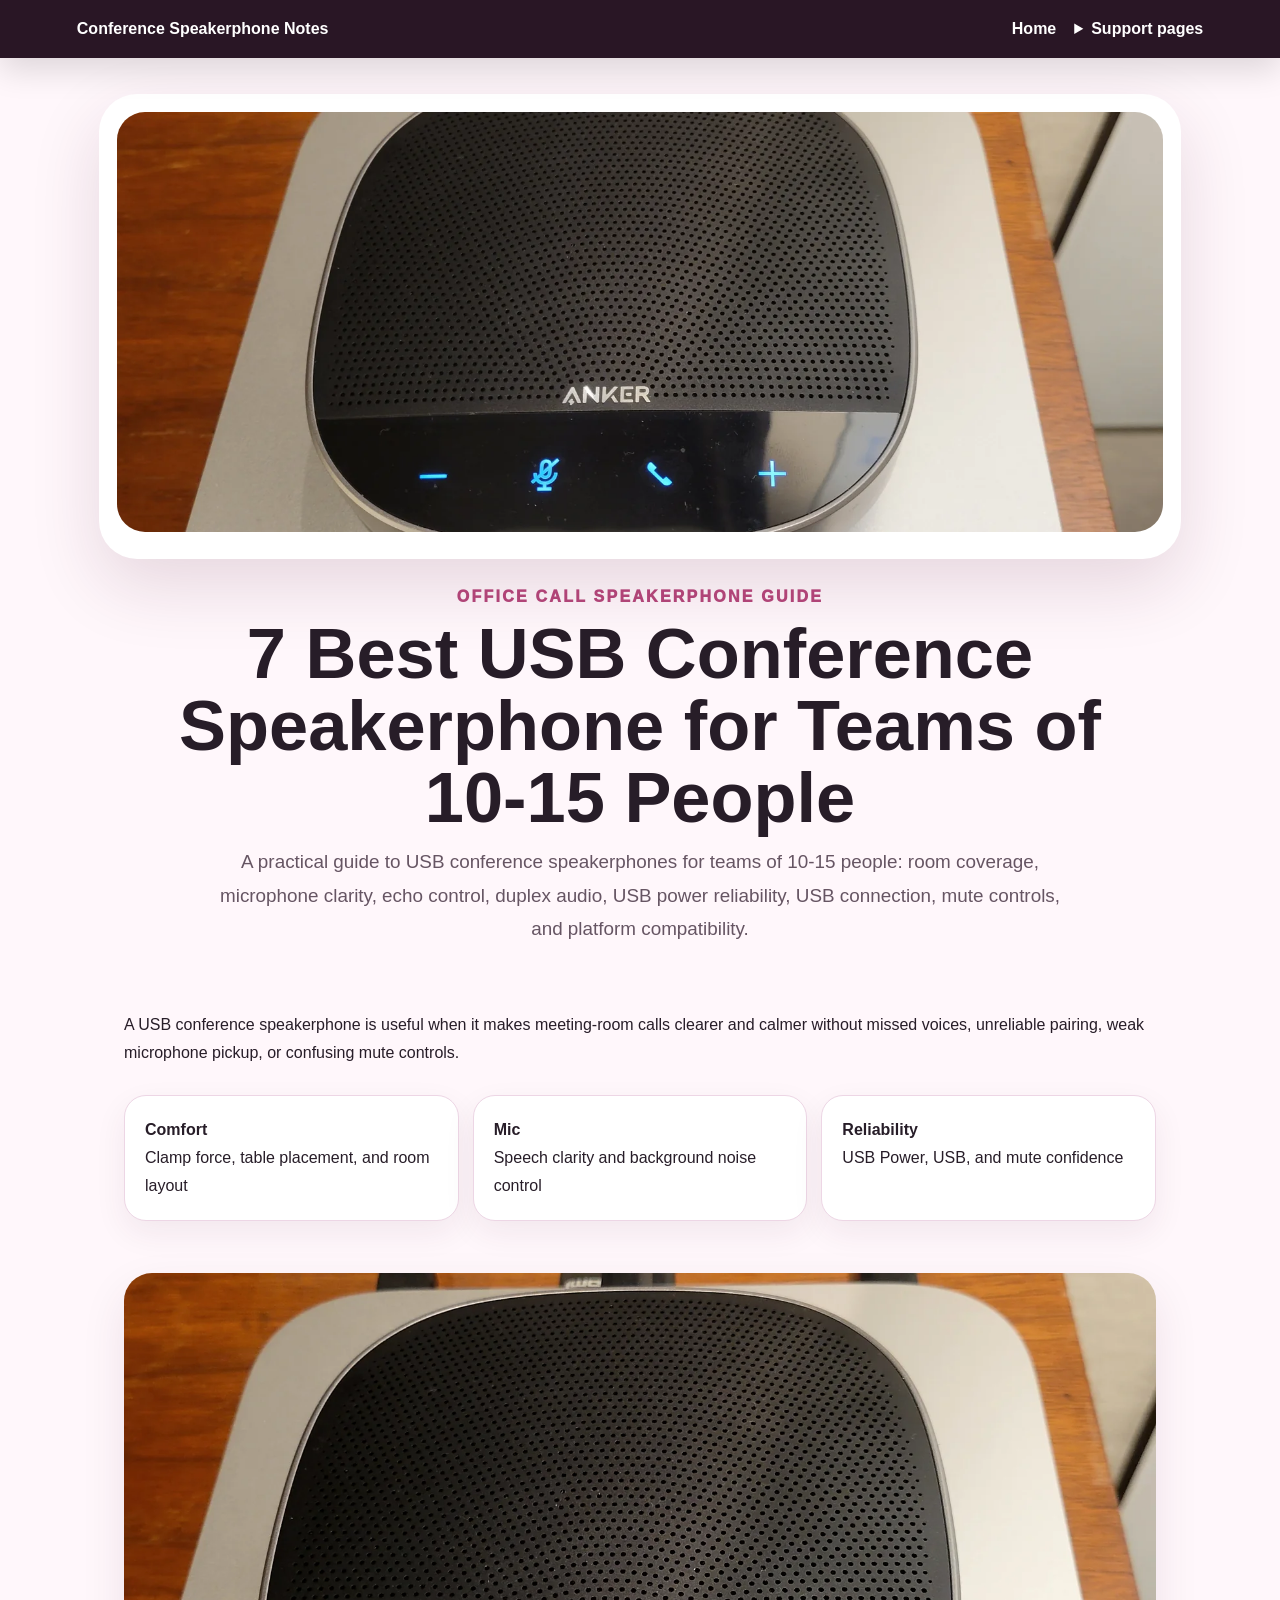
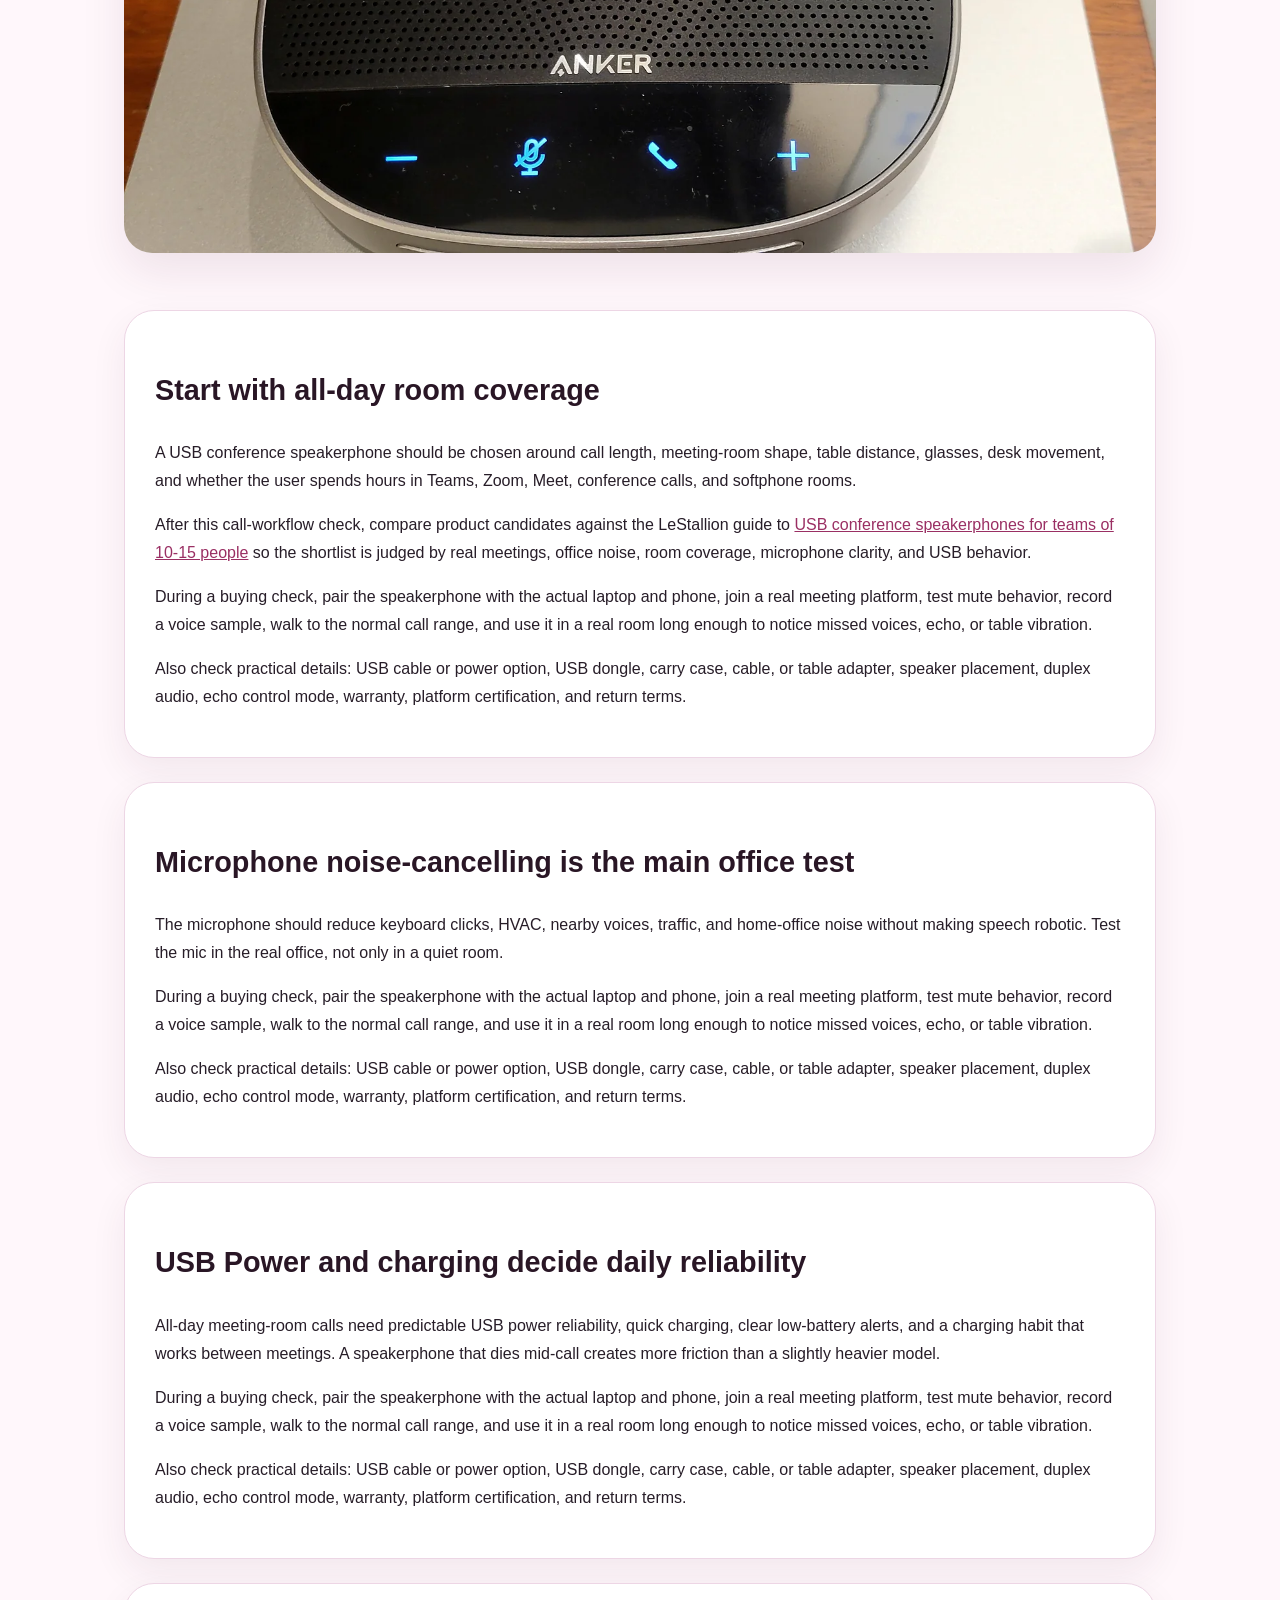
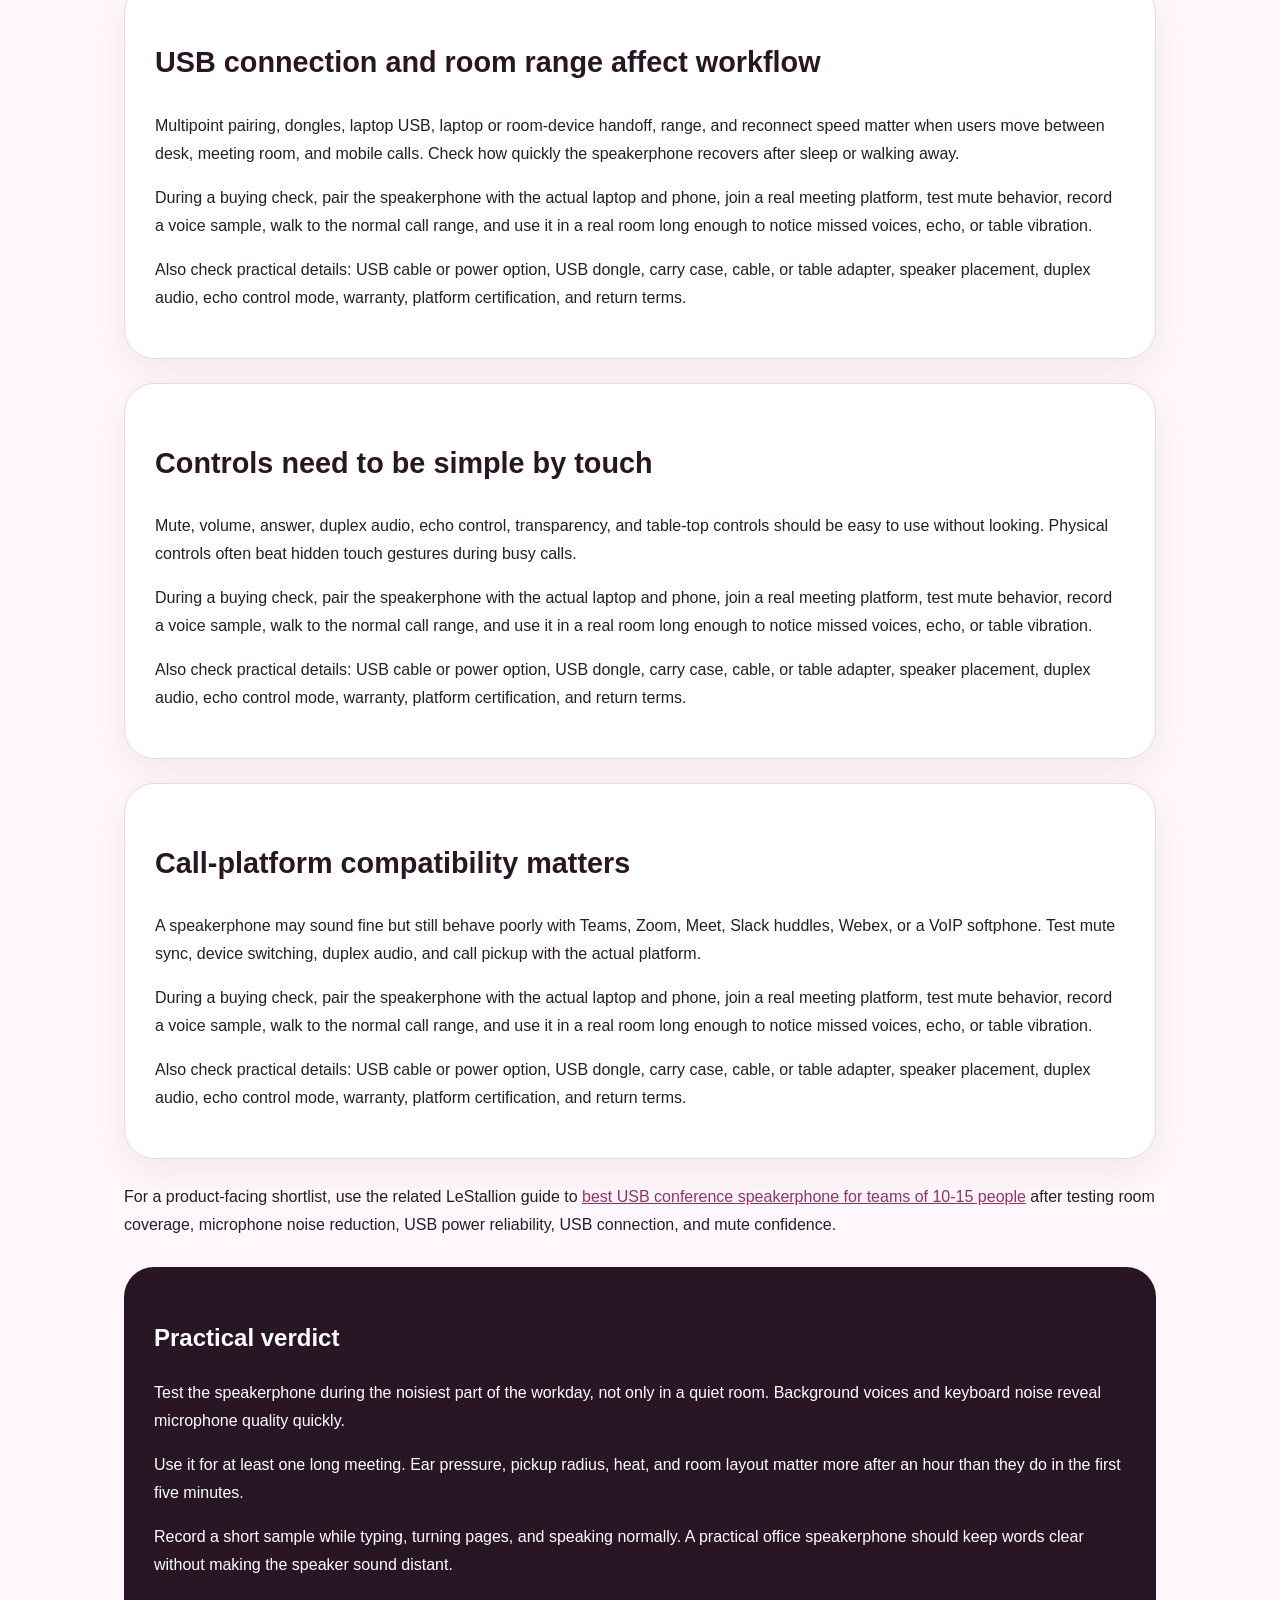
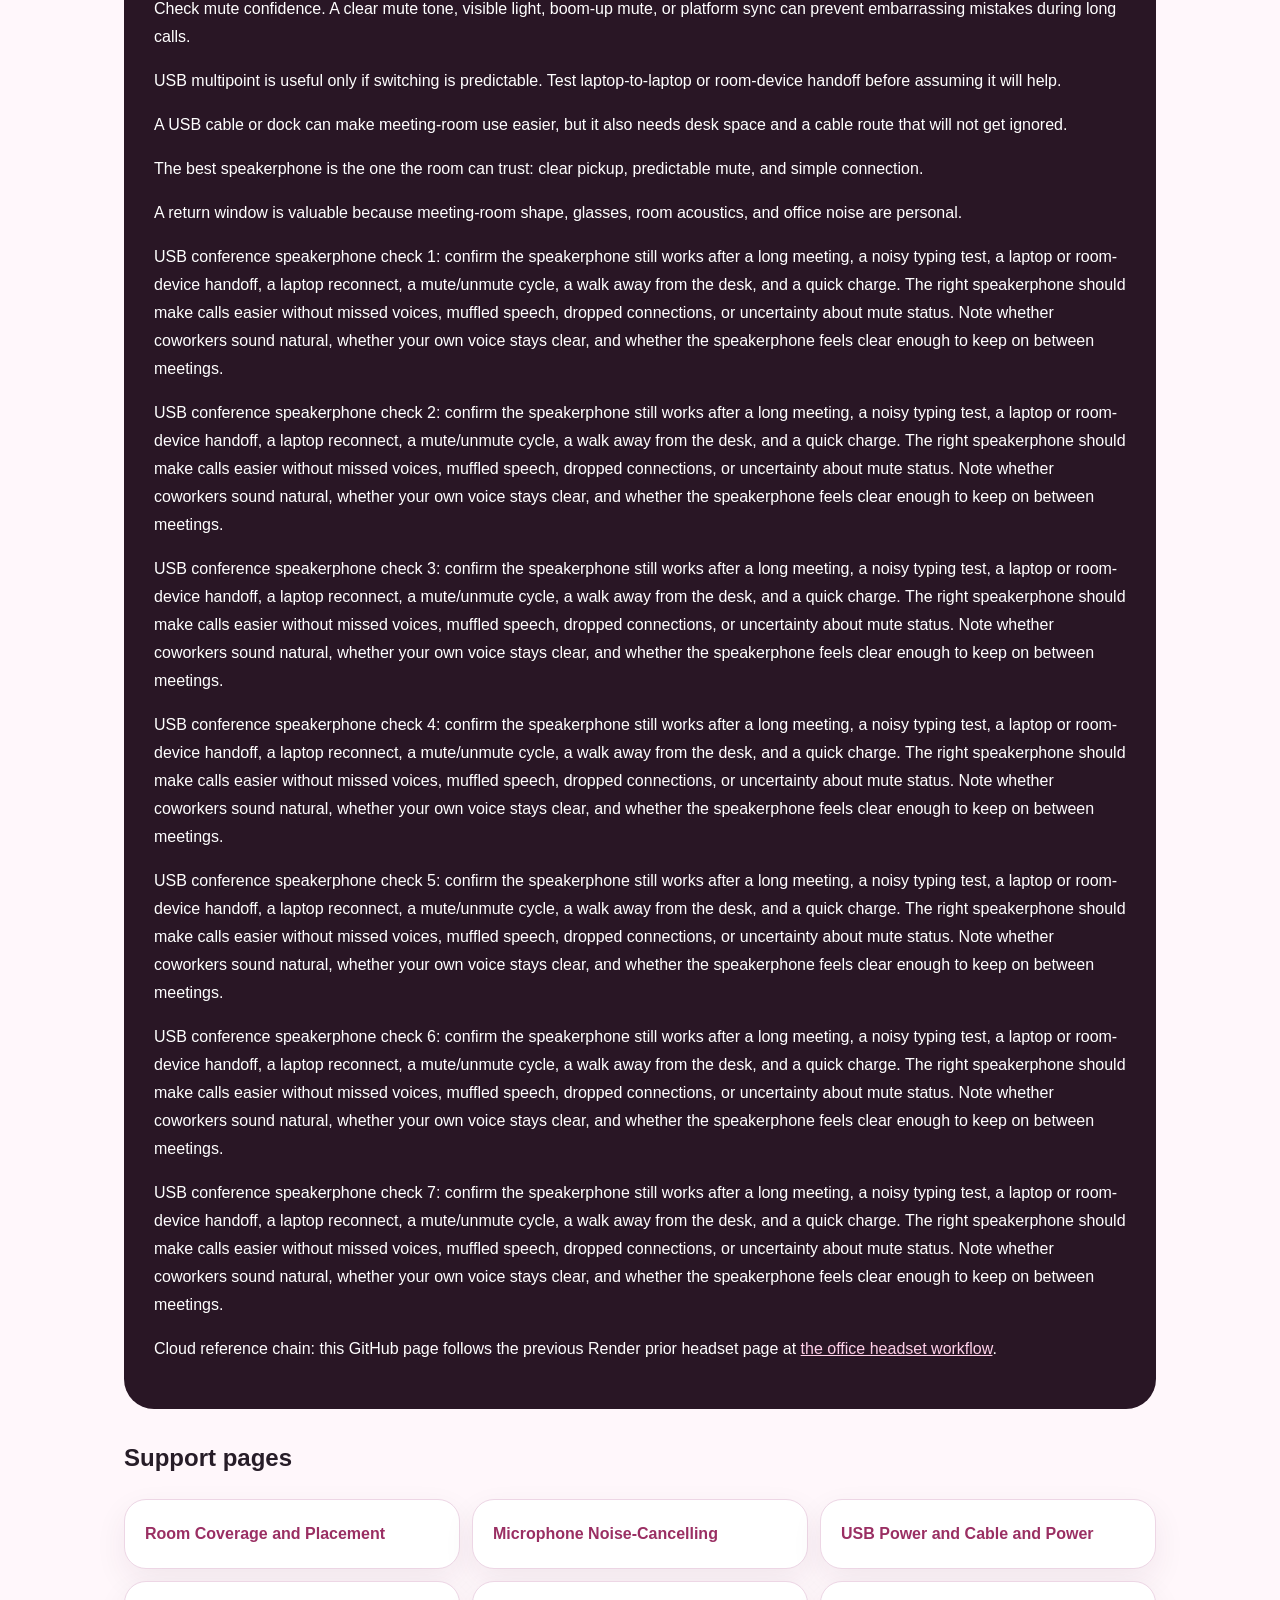
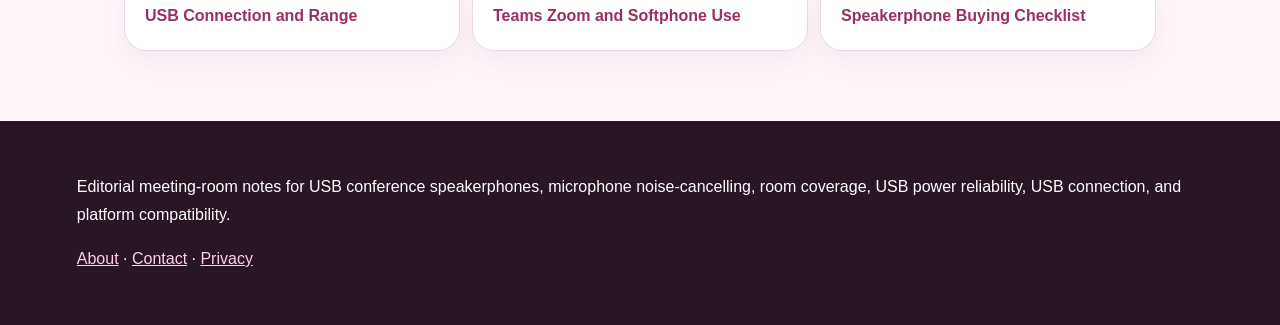
==== commit 5660b9fe: "Update index.html" ====
--- a/index.html
+++ b/index.html
@@ -1 +1 @@
-<!doctype html><html lang="en"><head><meta charset="utf-8"><meta name="viewport" content="width=device-width,initial-scale=1"><title>7 Best USB Conference Speakerphone for Teams of 10-15 People</title><meta name="description" content="Practical guide to USB conference speakerphones for teams of 10-15 people, including comfort, microphone noise reduction, mute controls, USB power reliability, USB pairing, and platform compatibility."><link rel="canonical" href="https://armaragex.github.io/lestallion-usb-conference-speakerphone-511/index.html"><link rel="stylesheet" href="style.css"><script type="application/ld+json">{"@context": "https://schema.org", "@type": "Article", "headline": "7 Best USB Conference Speakerphone for Teams of 10-15 People", "mainEntityOfPage": "https://armaragex.github.io/lestallion-usb-conference-speakerphone-511/index.html", "image": ["https://armaragex.github.io/lestallion-usb-conference-speakerphone-511/assets/usb-speakerphone-meeting-room.webp", "https://armaragex.github.io/lestallion-usb-conference-speakerphone-511/assets/speakerphone-detail-table.webp"]}</script><script type="application/ld+json">{"@context": "https://schema.org", "@type": "FAQPage", "mainEntity": [{"@type": "Question", "name": "What matters most in a USB conference speakerphone?", "acceptedAnswer": {"@type": "Answer", "text": "All-day comfort, microphone noise reduction, mute confidence, USB power reliability, USB stability, device switching, duplex audio, echo control, and platform compatibility matter most."}}, {"@type": "Question", "name": "How should a USB conference speakerphone be tested?", "acceptedAnswer": {"@type": "Answer", "text": "Test it with the actual laptop, phone, meeting platform, noisy office conditions, long-call wearing time, mute controls, walking range, and charging routine."}}]}</script></head><body><header><a class="brand" href="index.html">Conference Speakerphone Notes</a><nav><a href="index.html">Home</a><details><summary>Support pages</summary><div><a href="room-coverage-and-placement.html">Room Coverage and Placement</a><a href="microphone-noise-cancelling.html">Microphone Noise-Cancelling</a><a href="battery-and-charging.html">USB Power and Cable and Power</a><a href="bluetooth-range-and-pairing.html">USB Range and Pairing</a><a href="teams-zoom-and-softphone-use.html">Teams Zoom and Softphone Use</a><a href="speakerphone-buying-checklist.html">Speakerphone Buying Checklist</a></div></details></nav></header><section class="hero"><div class="frame"><img src="assets/usb-speakerphone-meeting-room.webp" alt="USB conference speakerphone for meeting-room calls"></div><div class="kicker">office call speakerphone guide</div><h1>7 Best USB Conference Speakerphone for Teams of 10-15 People</h1><p class="dek">A practical guide to USB conference speakerphones for teams of 10-15 people: room coverage, microphone clarity, echo control, duplex audio, USB power reliability, USB pairing, mute controls, and platform compatibility.</p></section><main class="wrap"><p>A USB conference speakerphone is useful when it makes meeting-room calls clearer and calmer without missed voices, unreliable pairing, weak microphone pickup, or confusing mute controls.</p><section class="signal"><div><strong>Comfort</strong><br>Clamp force, ear pads, and room layout</div><div><strong>Mic</strong><br>Speech clarity and background noise control</div><div><strong>Reliability</strong><br>USB Power, USB, and mute confidence</div></section><img class="wide" src="assets/speakerphone-detail-table.webp" alt="USB conference speakerphone detail for meeting-room calls"><section class="story"><h2>Start with all-day room coverage</h2><p>A USB conference speakerphone should be chosen around call length, meeting-room shape, table distance, glasses, desk movement, and whether the user spends hours in Teams, Zoom, Meet, phone calls, or softphone queues.</p><p>After this call-workflow check, compare product candidates against the LeStallion guide to <a href="https://lestallion.com/blogs/product-reviews/best-usb-conference-speakerphone-for-teams-of-10-15-people">USB conference speakerphones for teams of 10-15 people</a> so the shortlist is judged by real meetings, office noise, room coverage, microphone clarity, and USB behavior.</p><p>During a buying check, pair the speakerphone with the actual laptop and phone, join a real meeting platform, test mute behavior, record a voice sample, walk to the normal call range, and wear it long enough to notice heat or pressure.</p><p>Also check practical details: USB cable or power option, USB dongle, carry case or cable, speaker placement, duplex audio, echo control mode, warranty, platform certification, and return terms.</p></section><section class="story"><h2>Microphone noise-cancelling is the main office test</h2><p>The microphone should reduce keyboard clicks, HVAC, nearby voices, traffic, and home-office noise without making speech robotic. Test the mic in the real office, not only in a quiet room.</p><p>During a buying check, pair the speakerphone with the actual laptop and phone, join a real meeting platform, test mute behavior, record a voice sample, walk to the normal call range, and wear it long enough to notice heat or pressure.</p><p>Also check practical details: USB cable or power option, USB dongle, carry case or cable, speaker placement, duplex audio, echo control mode, warranty, platform certification, and return terms.</p></section><section class="story"><h2>USB Power and charging decide daily reliability</h2><p>All-day meeting-room calls need predictable USB power reliability, quick charging, clear low-battery alerts, and a charging habit that works between meetings. A speakerphone that dies mid-call creates more friction than a slightly heavier model.</p><p>During a buying check, pair the speakerphone with the actual laptop and phone, join a real meeting platform, test mute behavior, record a voice sample, walk to the normal call range, and wear it long enough to notice heat or pressure.</p><p>Also check practical details: USB cable or power option, USB dongle, carry case or cable, speaker placement, duplex audio, echo control mode, warranty, platform certification, and return terms.</p></section><section class="story"><h2>USB range and pairing affect workflow</h2><p>Multipoint pairing, dongles, laptop USB, laptop or room-device handoff, range, and reconnect speed matter when users move between desk, meeting room, and mobile calls. Check how quickly the speakerphone recovers after sleep or walking away.</p><p>During a buying check, pair the speakerphone with the actual laptop and phone, join a real meeting platform, test mute behavior, record a voice sample, walk to the normal call range, and wear it long enough to notice heat or pressure.</p><p>Also check practical details: USB cable or power option, USB dongle, carry case or cable, speaker placement, duplex audio, echo control mode, warranty, platform certification, and return terms.</p></section><section class="story"><h2>Controls need to be simple by touch</h2><p>Mute, volume, answer, duplex audio, echo control, transparency, and boom-arm controls should be easy to use without looking. Physical controls often beat hidden touch gestures during busy calls.</p><p>During a buying check, pair the speakerphone with the actual laptop and phone, join a real meeting platform, test mute behavior, record a voice sample, walk to the normal call range, and wear it long enough to notice heat or pressure.</p><p>Also check practical details: USB cable or power option, USB dongle, carry case or cable, speaker placement, duplex audio, echo control mode, warranty, platform certification, and return terms.</p></section><section class="story"><h2>Call-platform compatibility matters</h2><p>A speakerphone may sound fine but still behave poorly with Teams, Zoom, Meet, Slack huddles, Webex, or a VoIP softphone. Test mute sync, device switching, duplex audio, and call pickup with the actual platform.</p><p>During a buying check, pair the speakerphone with the actual laptop and phone, join a real meeting platform, test mute behavior, record a voice sample, walk to the normal call range, and wear it long enough to notice heat or pressure.</p><p>Also check practical details: USB cable or power option, USB dongle, carry case or cable, speaker placement, duplex audio, echo control mode, warranty, platform certification, and return terms.</p></section><p>For a product-facing shortlist, use the related LeStallion guide to <a href="https://lestallion.com/blogs/product-reviews/best-usb-conference-speakerphone-for-teams-of-10-15-people">best USB conference speakerphone for teams of 10-15 people</a> after testing ear comfort, microphone noise reduction, USB power reliability, USB pairing, and mute confidence.</p><section class="quote"><h2>Practical verdict</h2><p>Test the speakerphone during the noisiest part of the workday, not only in a quiet room. Background voices and keyboard noise reveal microphone quality quickly.</p><p>Use it for at least one long meeting. Ear pressure, pickup radius, heat, and room layout matter more after an hour than they do in the first five minutes.</p><p>Record a short sample while typing, turning pages, and speaking normally. A practical office speakerphone should keep words clear without making the speaker sound distant.</p><p>Check mute confidence. A clear mute tone, visible light, boom-up mute, or platform sync can prevent embarrassing mistakes during long calls.</p><p>USB multipoint is useful only if switching is predictable. Test laptop-to-laptop or room-device handoff before assuming it will help.</p><p>A USB cable or dock can make meeting-room use easier, but it also needs desk space and a cable route that will not get ignored.</p><p>The best speakerphone is the one the room can trust: clear pickup, predictable mute, and simple connection.</p><p>A return window is valuable because meeting-room shape, glasses, room acoustics, and office noise are personal.</p><p>USB conference speakerphone check 1: confirm the speakerphone still works after a long meeting, a noisy typing test, a laptop or room-device handoff, a laptop reconnect, a mute/unmute cycle, a walk away from the desk, and a quick charge. The right speakerphone should make calls easier without missed voices, muffled speech, dropped connections, or uncertainty about mute status. Note whether coworkers sound natural, whether your own voice stays clear, and whether the speakerphone feels clear enough to keep on between meetings.</p><p>USB conference speakerphone check 2: confirm the speakerphone still works after a long meeting, a noisy typing test, a laptop or room-device handoff, a laptop reconnect, a mute/unmute cycle, a walk away from the desk, and a quick charge. The right speakerphone should make calls easier without missed voices, muffled speech, dropped connections, or uncertainty about mute status. Note whether coworkers sound natural, whether your own voice stays clear, and whether the speakerphone feels clear enough to keep on between meetings.</p><p>USB conference speakerphone check 3: confirm the speakerphone still works after a long meeting, a noisy typing test, a laptop or room-device handoff, a laptop reconnect, a mute/unmute cycle, a walk away from the desk, and a quick charge. The right speakerphone should make calls easier without missed voices, muffled speech, dropped connections, or uncertainty about mute status. Note whether coworkers sound natural, whether your own voice stays clear, and whether the speakerphone feels clear enough to keep on between meetings.</p><p>USB conference speakerphone check 4: confirm the speakerphone still works after a long meeting, a noisy typing test, a laptop or room-device handoff, a laptop reconnect, a mute/unmute cycle, a walk away from the desk, and a quick charge. The right speakerphone should make calls easier without missed voices, muffled speech, dropped connections, or uncertainty about mute status. Note whether coworkers sound natural, whether your own voice stays clear, and whether the speakerphone feels clear enough to keep on between meetings.</p><p>USB conference speakerphone check 5: confirm the speakerphone still works after a long meeting, a noisy typing test, a laptop or room-device handoff, a laptop reconnect, a mute/unmute cycle, a walk away from the desk, and a quick charge. The right speakerphone should make calls easier without missed voices, muffled speech, dropped connections, or uncertainty about mute status. Note whether coworkers sound natural, whether your own voice stays clear, and whether the speakerphone feels clear enough to keep on between meetings.</p><p>USB conference speakerphone check 6: confirm the speakerphone still works after a long meeting, a noisy typing test, a laptop or room-device handoff, a laptop reconnect, a mute/unmute cycle, a walk away from the desk, and a quick charge. The right speakerphone should make calls easier without missed voices, muffled speech, dropped connections, or uncertainty about mute status. Note whether coworkers sound natural, whether your own voice stays clear, and whether the speakerphone feels clear enough to keep on between meetings.</p><p>USB conference speakerphone check 7: confirm the speakerphone still works after a long meeting, a noisy typing test, a laptop or room-device handoff, a laptop reconnect, a mute/unmute cycle, a walk away from the desk, and a quick charge. The right speakerphone should make calls easier without missed voices, muffled speech, dropped connections, or uncertainty about mute status. Note whether coworkers sound natural, whether your own voice stays clear, and whether the speakerphone feels clear enough to keep on between meetings.</p><p>Cloud reference chain: this GitHub page follows the previous Render headset page at <a href="https://lestallion-noise-cancelling-headset-510.onrender.com/index.html">the office headset workflow</a>.</p></section><section><h2>Support pages</h2><div class="peer-grid"><a href="room-coverage-and-placement.html">Room Coverage and Placement</a><a href="microphone-noise-cancelling.html">Microphone Noise-Cancelling</a><a href="battery-and-charging.html">USB Power and Cable and Power</a><a href="bluetooth-range-and-pairing.html">USB Range and Pairing</a><a href="teams-zoom-and-softphone-use.html">Teams Zoom and Softphone Use</a><a href="speakerphone-buying-checklist.html">Speakerphone Buying Checklist</a></div></section></main><footer><p>Editorial meeting-room notes for USB conference speakerphones, microphone noise-cancelling, room coverage, USB power reliability, USB pairing, and platform compatibility.</p><p><a href="about.html">About</a> · <a href="contact.html">Contact</a> · <a href="privacy.html">Privacy</a></p></footer></body></html>+<!doctype html><html lang="en"><head><meta charset="utf-8"><meta name="viewport" content="width=device-width,initial-scale=1"><title>7 Best USB Conference Speakerphone for Teams of 10-15 People</title><meta name="description" content="Practical guide to USB conference speakerphones for teams of 10-15 people, including comfort, microphone noise reduction, mute controls, USB power reliability, USB connection, and platform compatibility."><link rel="canonical" href="https://armaragex.github.io/lestallion-usb-conference-speakerphone-511/index.html"><link rel="stylesheet" href="style.css"><script type="application/ld+json">{"@context": "https://schema.org", "@type": "Article", "headline": "7 Best USB Conference Speakerphone for Teams of 10-15 People", "mainEntityOfPage": "https://armaragex.github.io/lestallion-usb-conference-speakerphone-511/index.html", "image": ["https://armaragex.github.io/lestallion-usb-conference-speakerphone-511/assets/usb-speakerphone-meeting-room.webp", "https://armaragex.github.io/lestallion-usb-conference-speakerphone-511/assets/speakerphone-detail-table.webp"]}</script><script type="application/ld+json">{"@context": "https://schema.org", "@type": "FAQPage", "mainEntity": [{"@type": "Question", "name": "What matters most in a USB conference speakerphone?", "acceptedAnswer": {"@type": "Answer", "text": "All-day comfort, microphone noise reduction, mute confidence, USB power reliability, USB connection stability, device switching, duplex audio, echo control, and platform compatibility matter most."}}, {"@type": "Question", "name": "How should a USB conference speakerphone be tested?", "acceptedAnswer": {"@type": "Answer", "text": "Test it with the actual laptop, phone, meeting platform, noisy office conditions, long-call wearing time, mute controls, walking range, and charging routine."}}]}</script></head><body><header><a class="brand" href="index.html">Conference Speakerphone Notes</a><nav><a href="index.html">Home</a><details><summary>Support pages</summary><div><a href="room-coverage-and-placement.html">Room Coverage and Placement</a><a href="microphone-noise-cancelling.html">Microphone Noise-Cancelling</a><a href="battery-and-charging.html">USB Power and Cable and Power</a><a href="usb-connection-and-range.html">USB Connection and Range</a><a href="teams-zoom-and-softphone-use.html">Teams Zoom and Softphone Use</a><a href="speakerphone-buying-checklist.html">Speakerphone Buying Checklist</a></div></details></nav></header><section class="hero"><div class="frame"><img src="assets/usb-speakerphone-meeting-room.webp" alt="USB conference speakerphone for meeting-room calls"></div><div class="kicker">office call speakerphone guide</div><h1>7 Best USB Conference Speakerphone for Teams of 10-15 People</h1><p class="dek">A practical guide to USB conference speakerphones for teams of 10-15 people: room coverage, microphone clarity, echo control, duplex audio, USB power reliability, USB connection, mute controls, and platform compatibility.</p></section><main class="wrap"><p>A USB conference speakerphone is useful when it makes meeting-room calls clearer and calmer without missed voices, unreliable pairing, weak microphone pickup, or confusing mute controls.</p><section class="signal"><div><strong>Comfort</strong><br>Clamp force, table placement, and room layout</div><div><strong>Mic</strong><br>Speech clarity and background noise control</div><div><strong>Reliability</strong><br>USB Power, USB, and mute confidence</div></section><img class="wide" src="assets/speakerphone-detail-table.webp" alt="USB conference speakerphone detail for meeting-room calls"><section class="story"><h2>Start with all-day room coverage</h2><p>A USB conference speakerphone should be chosen around call length, meeting-room shape, table distance, glasses, desk movement, and whether the user spends hours in Teams, Zoom, Meet, conference calls, and softphone rooms.</p><p>After this call-workflow check, compare product candidates against the LeStallion guide to <a href="https://lestallion.com/blogs/product-reviews/best-usb-conference-speakerphone-for-teams-of-10-15-people">USB conference speakerphones for teams of 10-15 people</a> so the shortlist is judged by real meetings, office noise, room coverage, microphone clarity, and USB behavior.</p><p>During a buying check, pair the speakerphone with the actual laptop and phone, join a real meeting platform, test mute behavior, record a voice sample, walk to the normal call range, and use it in a real room long enough to notice missed voices, echo, or table vibration.</p><p>Also check practical details: USB cable or power option, USB dongle, carry case, cable, or table adapter, speaker placement, duplex audio, echo control mode, warranty, platform certification, and return terms.</p></section><section class="story"><h2>Microphone noise-cancelling is the main office test</h2><p>The microphone should reduce keyboard clicks, HVAC, nearby voices, traffic, and home-office noise without making speech robotic. Test the mic in the real office, not only in a quiet room.</p><p>During a buying check, pair the speakerphone with the actual laptop and phone, join a real meeting platform, test mute behavior, record a voice sample, walk to the normal call range, and use it in a real room long enough to notice missed voices, echo, or table vibration.</p><p>Also check practical details: USB cable or power option, USB dongle, carry case, cable, or table adapter, speaker placement, duplex audio, echo control mode, warranty, platform certification, and return terms.</p></section><section class="story"><h2>USB Power and charging decide daily reliability</h2><p>All-day meeting-room calls need predictable USB power reliability, quick charging, clear low-battery alerts, and a charging habit that works between meetings. A speakerphone that dies mid-call creates more friction than a slightly heavier model.</p><p>During a buying check, pair the speakerphone with the actual laptop and phone, join a real meeting platform, test mute behavior, record a voice sample, walk to the normal call range, and use it in a real room long enough to notice missed voices, echo, or table vibration.</p><p>Also check practical details: USB cable or power option, USB dongle, carry case, cable, or table adapter, speaker placement, duplex audio, echo control mode, warranty, platform certification, and return terms.</p></section><section class="story"><h2>USB connection and room range affect workflow</h2><p>Multipoint pairing, dongles, laptop USB, laptop or room-device handoff, range, and reconnect speed matter when users move between desk, meeting room, and mobile calls. Check how quickly the speakerphone recovers after sleep or walking away.</p><p>During a buying check, pair the speakerphone with the actual laptop and phone, join a real meeting platform, test mute behavior, record a voice sample, walk to the normal call range, and use it in a real room long enough to notice missed voices, echo, or table vibration.</p><p>Also check practical details: USB cable or power option, USB dongle, carry case, cable, or table adapter, speaker placement, duplex audio, echo control mode, warranty, platform certification, and return terms.</p></section><section class="story"><h2>Controls need to be simple by touch</h2><p>Mute, volume, answer, duplex audio, echo control, transparency, and table-top controls should be easy to use without looking. Physical controls often beat hidden touch gestures during busy calls.</p><p>During a buying check, pair the speakerphone with the actual laptop and phone, join a real meeting platform, test mute behavior, record a voice sample, walk to the normal call range, and use it in a real room long enough to notice missed voices, echo, or table vibration.</p><p>Also check practical details: USB cable or power option, USB dongle, carry case, cable, or table adapter, speaker placement, duplex audio, echo control mode, warranty, platform certification, and return terms.</p></section><section class="story"><h2>Call-platform compatibility matters</h2><p>A speakerphone may sound fine but still behave poorly with Teams, Zoom, Meet, Slack huddles, Webex, or a VoIP softphone. Test mute sync, device switching, duplex audio, and call pickup with the actual platform.</p><p>During a buying check, pair the speakerphone with the actual laptop and phone, join a real meeting platform, test mute behavior, record a voice sample, walk to the normal call range, and use it in a real room long enough to notice missed voices, echo, or table vibration.</p><p>Also check practical details: USB cable or power option, USB dongle, carry case, cable, or table adapter, speaker placement, duplex audio, echo control mode, warranty, platform certification, and return terms.</p></section><p>For a product-facing shortlist, use the related LeStallion guide to <a href="https://lestallion.com/blogs/product-reviews/best-usb-conference-speakerphone-for-teams-of-10-15-people">best USB conference speakerphone for teams of 10-15 people</a> after testing room coverage, microphone noise reduction, USB power reliability, USB connection, and mute confidence.</p><section class="quote"><h2>Practical verdict</h2><p>Test the speakerphone during the noisiest part of the workday, not only in a quiet room. Background voices and keyboard noise reveal microphone quality quickly.</p><p>Use it for at least one long meeting. Ear pressure, pickup radius, heat, and room layout matter more after an hour than they do in the first five minutes.</p><p>Record a short sample while typing, turning pages, and speaking normally. A practical office speakerphone should keep words clear without making the speaker sound distant.</p><p>Check mute confidence. A clear mute tone, visible light, boom-up mute, or platform sync can prevent embarrassing mistakes during long calls.</p><p>USB multipoint is useful only if switching is predictable. Test laptop-to-laptop or room-device handoff before assuming it will help.</p><p>A USB cable or dock can make meeting-room use easier, but it also needs desk space and a cable route that will not get ignored.</p><p>The best speakerphone is the one the room can trust: clear pickup, predictable mute, and simple connection.</p><p>A return window is valuable because meeting-room shape, glasses, room acoustics, and office noise are personal.</p><p>USB conference speakerphone check 1: confirm the speakerphone still works after a long meeting, a noisy typing test, a laptop or room-device handoff, a laptop reconnect, a mute/unmute cycle, a walk away from the desk, and a quick charge. The right speakerphone should make calls easier without missed voices, muffled speech, dropped connections, or uncertainty about mute status. Note whether coworkers sound natural, whether your own voice stays clear, and whether the speakerphone feels clear enough to keep on between meetings.</p><p>USB conference speakerphone check 2: confirm the speakerphone still works after a long meeting, a noisy typing test, a laptop or room-device handoff, a laptop reconnect, a mute/unmute cycle, a walk away from the desk, and a quick charge. The right speakerphone should make calls easier without missed voices, muffled speech, dropped connections, or uncertainty about mute status. Note whether coworkers sound natural, whether your own voice stays clear, and whether the speakerphone feels clear enough to keep on between meetings.</p><p>USB conference speakerphone check 3: confirm the speakerphone still works after a long meeting, a noisy typing test, a laptop or room-device handoff, a laptop reconnect, a mute/unmute cycle, a walk away from the desk, and a quick charge. The right speakerphone should make calls easier without missed voices, muffled speech, dropped connections, or uncertainty about mute status. Note whether coworkers sound natural, whether your own voice stays clear, and whether the speakerphone feels clear enough to keep on between meetings.</p><p>USB conference speakerphone check 4: confirm the speakerphone still works after a long meeting, a noisy typing test, a laptop or room-device handoff, a laptop reconnect, a mute/unmute cycle, a walk away from the desk, and a quick charge. The right speakerphone should make calls easier without missed voices, muffled speech, dropped connections, or uncertainty about mute status. Note whether coworkers sound natural, whether your own voice stays clear, and whether the speakerphone feels clear enough to keep on between meetings.</p><p>USB conference speakerphone check 5: confirm the speakerphone still works after a long meeting, a noisy typing test, a laptop or room-device handoff, a laptop reconnect, a mute/unmute cycle, a walk away from the desk, and a quick charge. The right speakerphone should make calls easier without missed voices, muffled speech, dropped connections, or uncertainty about mute status. Note whether coworkers sound natural, whether your own voice stays clear, and whether the speakerphone feels clear enough to keep on between meetings.</p><p>USB conference speakerphone check 6: confirm the speakerphone still works after a long meeting, a noisy typing test, a laptop or room-device handoff, a laptop reconnect, a mute/unmute cycle, a walk away from the desk, and a quick charge. The right speakerphone should make calls easier without missed voices, muffled speech, dropped connections, or uncertainty about mute status. Note whether coworkers sound natural, whether your own voice stays clear, and whether the speakerphone feels clear enough to keep on between meetings.</p><p>USB conference speakerphone check 7: confirm the speakerphone still works after a long meeting, a noisy typing test, a laptop or room-device handoff, a laptop reconnect, a mute/unmute cycle, a walk away from the desk, and a quick charge. The right speakerphone should make calls easier without missed voices, muffled speech, dropped connections, or uncertainty about mute status. Note whether coworkers sound natural, whether your own voice stays clear, and whether the speakerphone feels clear enough to keep on between meetings.</p><p>Cloud reference chain: this GitHub page follows the previous Render prior headset page at <a href="https://lestallion-noise-cancelling-headset-510.onrender.com/index.html">the office headset workflow</a>.</p></section><section><h2>Support pages</h2><div class="peer-grid"><a href="room-coverage-and-placement.html">Room Coverage and Placement</a><a href="microphone-noise-cancelling.html">Microphone Noise-Cancelling</a><a href="battery-and-charging.html">USB Power and Cable and Power</a><a href="usb-connection-and-range.html">USB Connection and Range</a><a href="teams-zoom-and-softphone-use.html">Teams Zoom and Softphone Use</a><a href="speakerphone-buying-checklist.html">Speakerphone Buying Checklist</a></div></section></main><footer><p>Editorial meeting-room notes for USB conference speakerphones, microphone noise-cancelling, room coverage, USB power reliability, USB connection, and platform compatibility.</p><p><a href="about.html">About</a> · <a href="contact.html">Contact</a> · <a href="privacy.html">Privacy</a></p></footer></body></html>
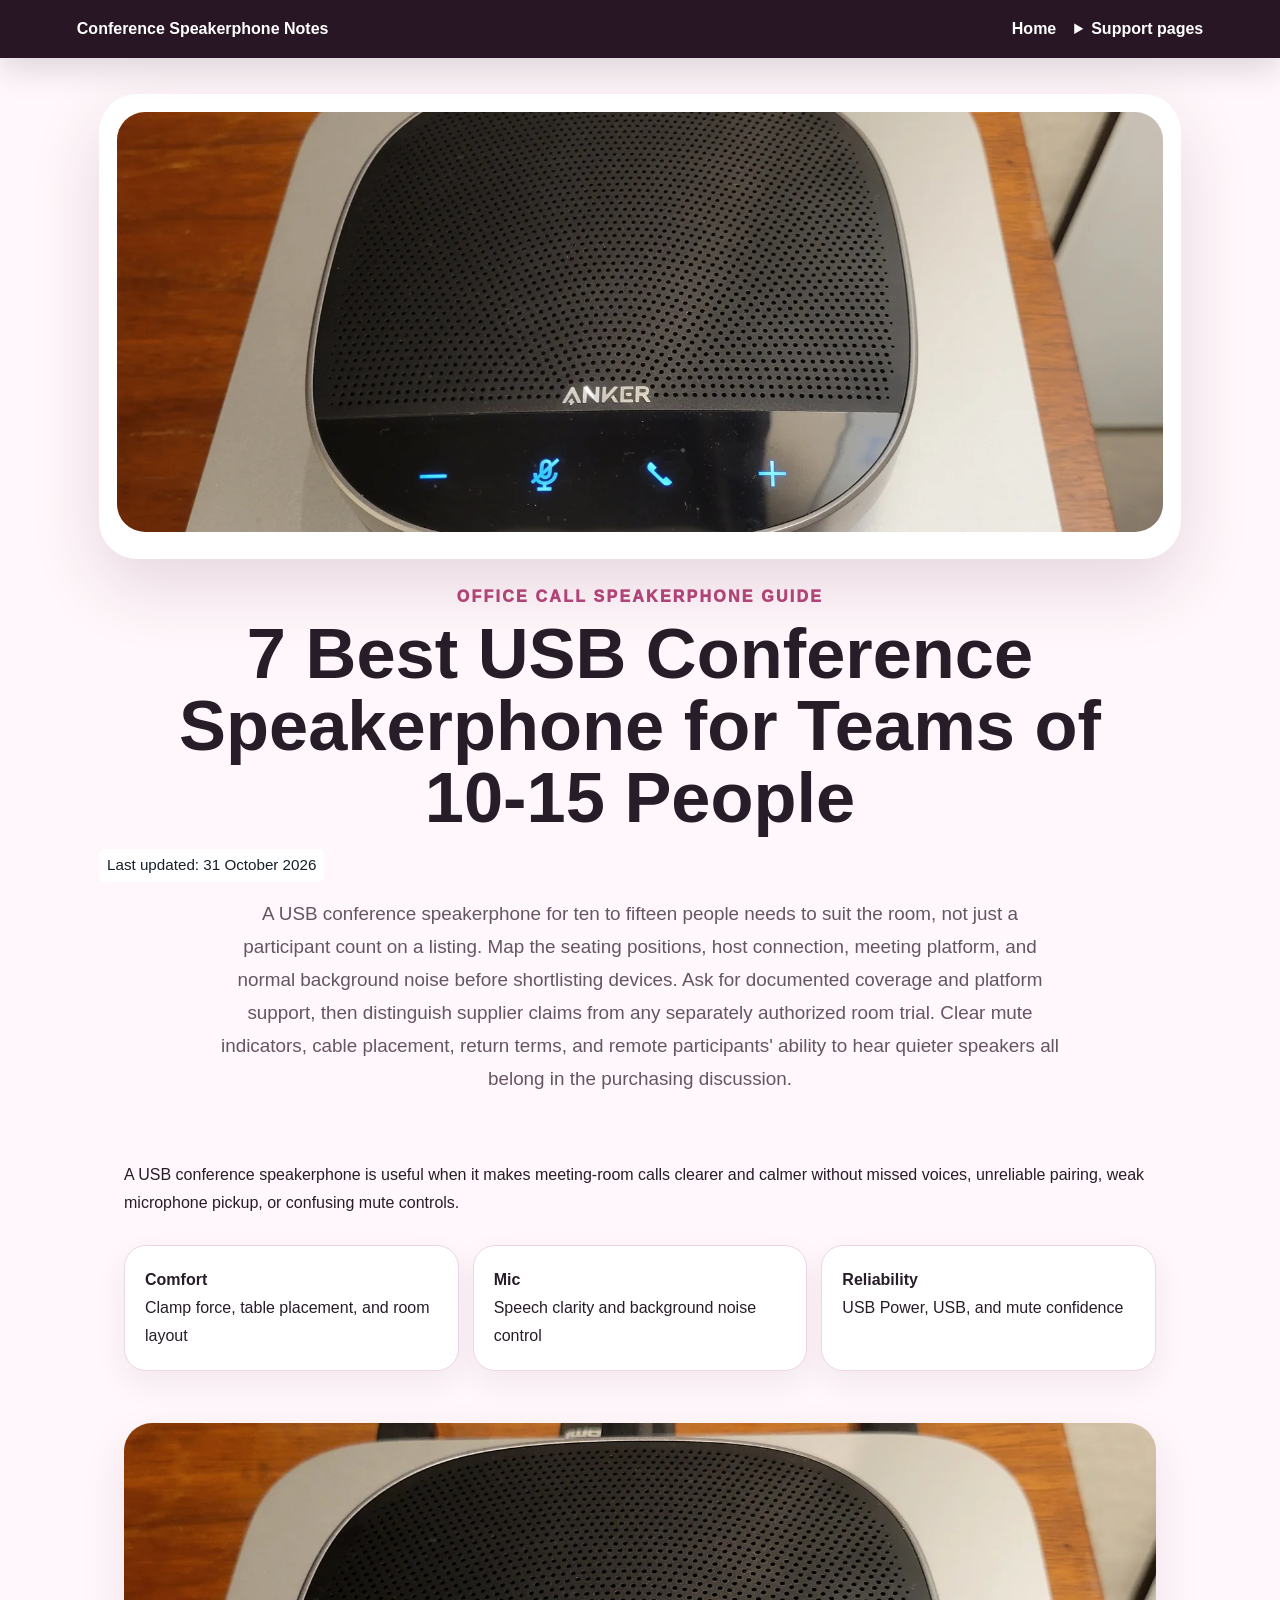
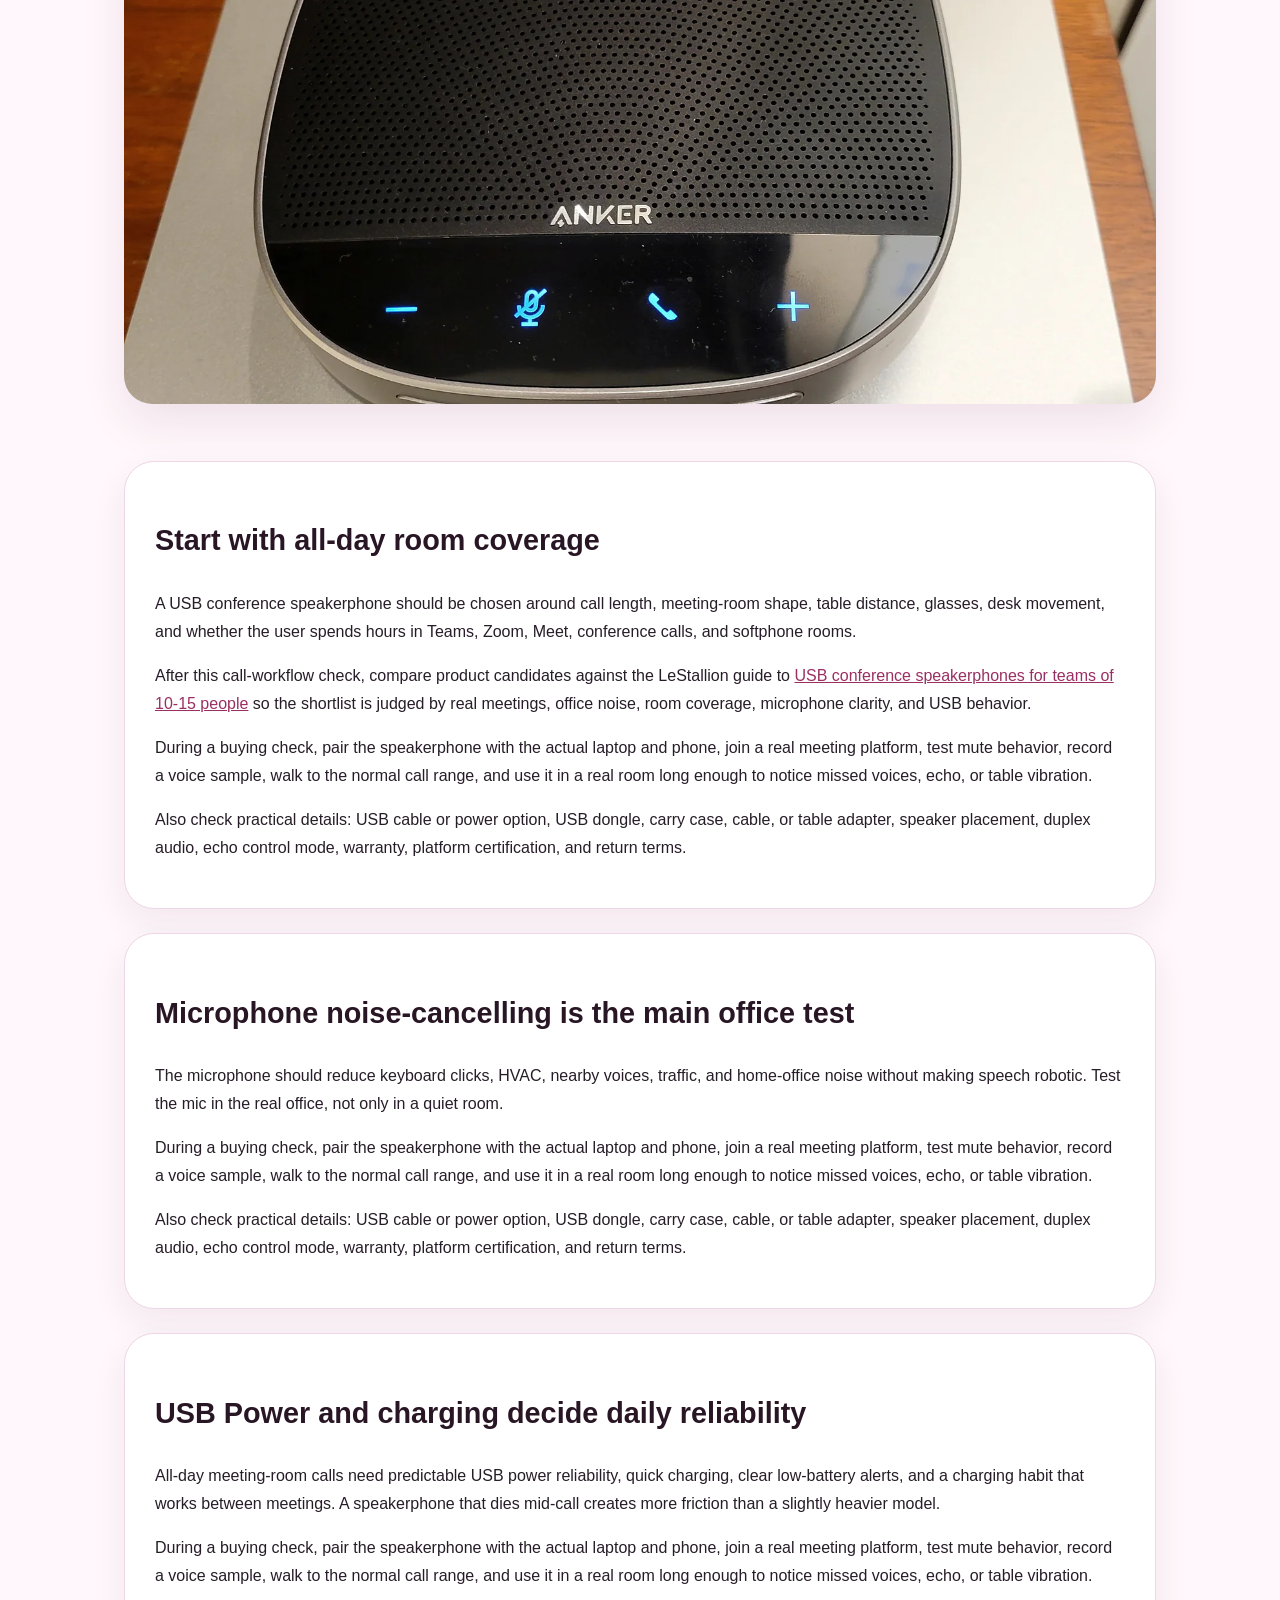
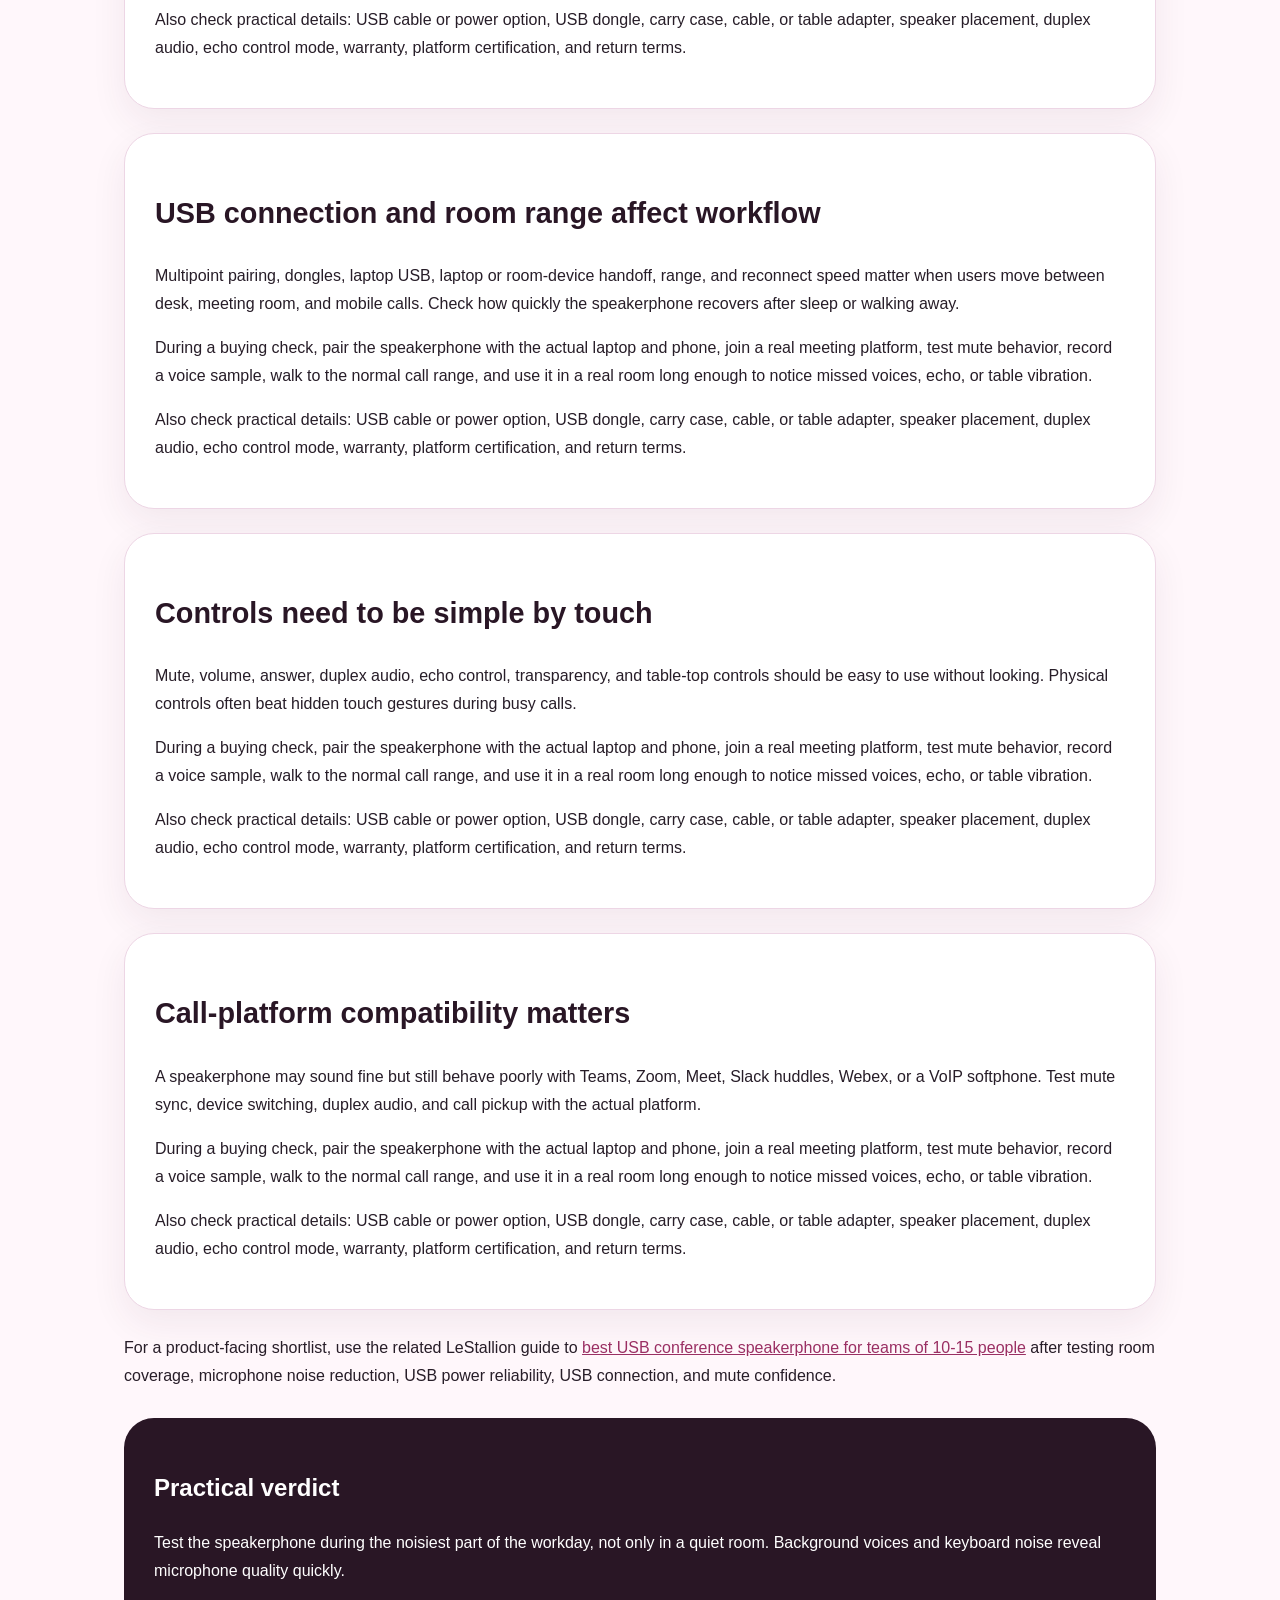
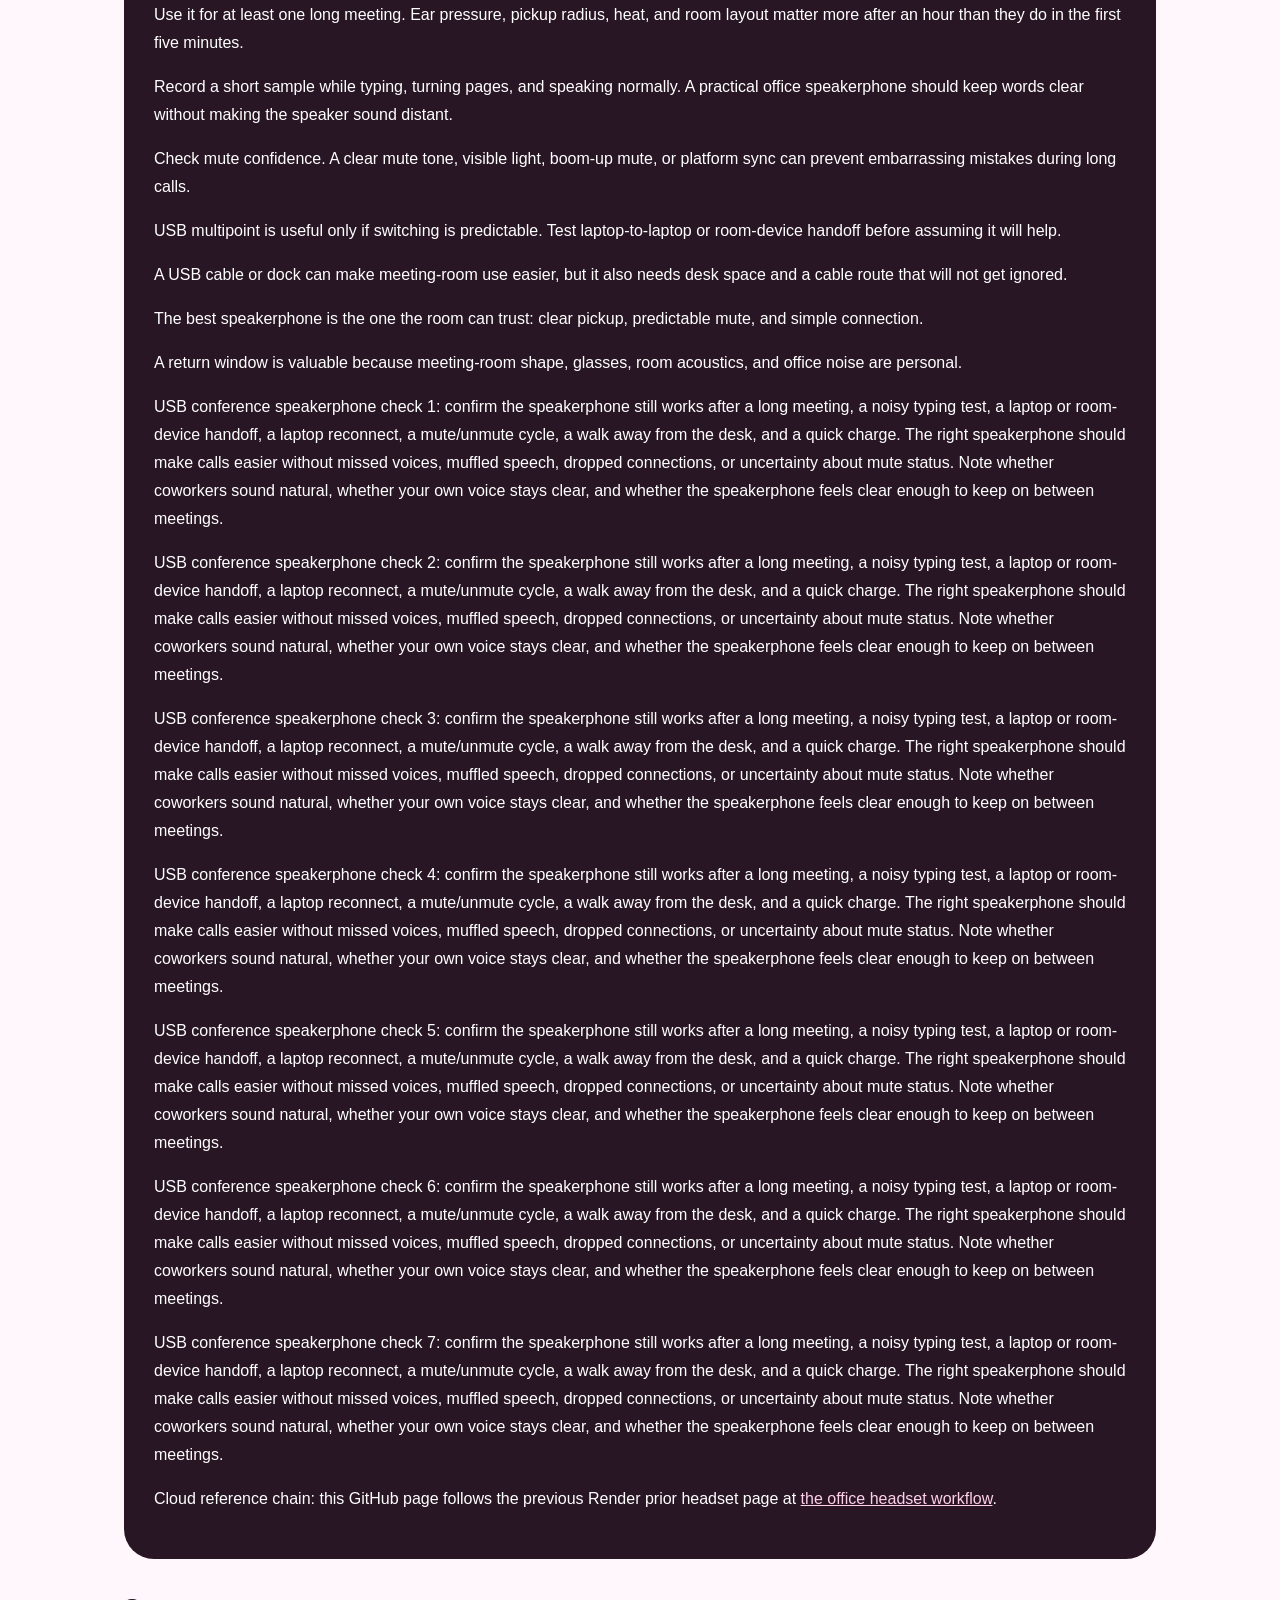
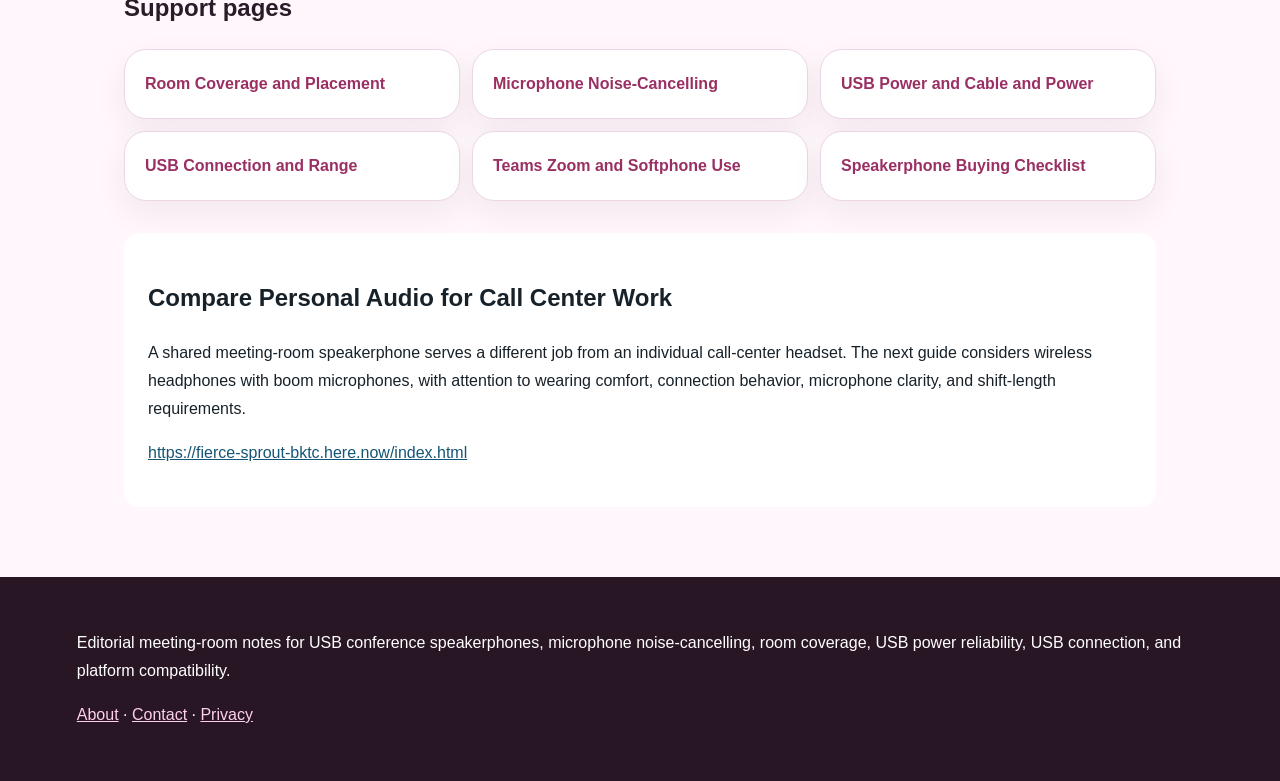
==== commit c47967b3: "Refresh guide introduction, update date, and next reading link" ====
--- a/index.html
+++ b/index.html
@@ -1 +1,5 @@
-<!doctype html><html lang="en"><head><meta charset="utf-8"><meta name="viewport" content="width=device-width,initial-scale=1"><title>7 Best USB Conference Speakerphone for Teams of 10-15 People</title><meta name="description" content="Practical guide to USB conference speakerphones for teams of 10-15 people, including comfort, microphone noise reduction, mute controls, USB power reliability, USB connection, and platform compatibility."><link rel="canonical" href="https://armaragex.github.io/lestallion-usb-conference-speakerphone-511/index.html"><link rel="stylesheet" href="style.css"><script type="application/ld+json">{"@context": "https://schema.org", "@type": "Article", "headline": "7 Best USB Conference Speakerphone for Teams of 10-15 People", "mainEntityOfPage": "https://armaragex.github.io/lestallion-usb-conference-speakerphone-511/index.html", "image": ["https://armaragex.github.io/lestallion-usb-conference-speakerphone-511/assets/usb-speakerphone-meeting-room.webp", "https://armaragex.github.io/lestallion-usb-conference-speakerphone-511/assets/speakerphone-detail-table.webp"]}</script><script type="application/ld+json">{"@context": "https://schema.org", "@type": "FAQPage", "mainEntity": [{"@type": "Question", "name": "What matters most in a USB conference speakerphone?", "acceptedAnswer": {"@type": "Answer", "text": "All-day comfort, microphone noise reduction, mute confidence, USB power reliability, USB connection stability, device switching, duplex audio, echo control, and platform compatibility matter most."}}, {"@type": "Question", "name": "How should a USB conference speakerphone be tested?", "acceptedAnswer": {"@type": "Answer", "text": "Test it with the actual laptop, phone, meeting platform, noisy office conditions, long-call wearing time, mute controls, walking range, and charging routine."}}]}</script></head><body><header><a class="brand" href="index.html">Conference Speakerphone Notes</a><nav><a href="index.html">Home</a><details><summary>Support pages</summary><div><a href="room-coverage-and-placement.html">Room Coverage and Placement</a><a href="microphone-noise-cancelling.html">Microphone Noise-Cancelling</a><a href="battery-and-charging.html">USB Power and Cable and Power</a><a href="usb-connection-and-range.html">USB Connection and Range</a><a href="teams-zoom-and-softphone-use.html">Teams Zoom and Softphone Use</a><a href="speakerphone-buying-checklist.html">Speakerphone Buying Checklist</a></div></details></nav></header><section class="hero"><div class="frame"><img src="assets/usb-speakerphone-meeting-room.webp" alt="USB conference speakerphone for meeting-room calls"></div><div class="kicker">office call speakerphone guide</div><h1>7 Best USB Conference Speakerphone for Teams of 10-15 People</h1><p class="dek">A practical guide to USB conference speakerphones for teams of 10-15 people: room coverage, microphone clarity, echo control, duplex audio, USB power reliability, USB connection, mute controls, and platform compatibility.</p></section><main class="wrap"><p>A USB conference speakerphone is useful when it makes meeting-room calls clearer and calmer without missed voices, unreliable pairing, weak microphone pickup, or confusing mute controls.</p><section class="signal"><div><strong>Comfort</strong><br>Clamp force, table placement, and room layout</div><div><strong>Mic</strong><br>Speech clarity and background noise control</div><div><strong>Reliability</strong><br>USB Power, USB, and mute confidence</div></section><img class="wide" src="assets/speakerphone-detail-table.webp" alt="USB conference speakerphone detail for meeting-room calls"><section class="story"><h2>Start with all-day room coverage</h2><p>A USB conference speakerphone should be chosen around call length, meeting-room shape, table distance, glasses, desk movement, and whether the user spends hours in Teams, Zoom, Meet, conference calls, and softphone rooms.</p><p>After this call-workflow check, compare product candidates against the LeStallion guide to <a href="https://lestallion.com/blogs/product-reviews/best-usb-conference-speakerphone-for-teams-of-10-15-people">USB conference speakerphones for teams of 10-15 people</a> so the shortlist is judged by real meetings, office noise, room coverage, microphone clarity, and USB behavior.</p><p>During a buying check, pair the speakerphone with the actual laptop and phone, join a real meeting platform, test mute behavior, record a voice sample, walk to the normal call range, and use it in a real room long enough to notice missed voices, echo, or table vibration.</p><p>Also check practical details: USB cable or power option, USB dongle, carry case, cable, or table adapter, speaker placement, duplex audio, echo control mode, warranty, platform certification, and return terms.</p></section><section class="story"><h2>Microphone noise-cancelling is the main office test</h2><p>The microphone should reduce keyboard clicks, HVAC, nearby voices, traffic, and home-office noise without making speech robotic. Test the mic in the real office, not only in a quiet room.</p><p>During a buying check, pair the speakerphone with the actual laptop and phone, join a real meeting platform, test mute behavior, record a voice sample, walk to the normal call range, and use it in a real room long enough to notice missed voices, echo, or table vibration.</p><p>Also check practical details: USB cable or power option, USB dongle, carry case, cable, or table adapter, speaker placement, duplex audio, echo control mode, warranty, platform certification, and return terms.</p></section><section class="story"><h2>USB Power and charging decide daily reliability</h2><p>All-day meeting-room calls need predictable USB power reliability, quick charging, clear low-battery alerts, and a charging habit that works between meetings. A speakerphone that dies mid-call creates more friction than a slightly heavier model.</p><p>During a buying check, pair the speakerphone with the actual laptop and phone, join a real meeting platform, test mute behavior, record a voice sample, walk to the normal call range, and use it in a real room long enough to notice missed voices, echo, or table vibration.</p><p>Also check practical details: USB cable or power option, USB dongle, carry case, cable, or table adapter, speaker placement, duplex audio, echo control mode, warranty, platform certification, and return terms.</p></section><section class="story"><h2>USB connection and room range affect workflow</h2><p>Multipoint pairing, dongles, laptop USB, laptop or room-device handoff, range, and reconnect speed matter when users move between desk, meeting room, and mobile calls. Check how quickly the speakerphone recovers after sleep or walking away.</p><p>During a buying check, pair the speakerphone with the actual laptop and phone, join a real meeting platform, test mute behavior, record a voice sample, walk to the normal call range, and use it in a real room long enough to notice missed voices, echo, or table vibration.</p><p>Also check practical details: USB cable or power option, USB dongle, carry case, cable, or table adapter, speaker placement, duplex audio, echo control mode, warranty, platform certification, and return terms.</p></section><section class="story"><h2>Controls need to be simple by touch</h2><p>Mute, volume, answer, duplex audio, echo control, transparency, and table-top controls should be easy to use without looking. Physical controls often beat hidden touch gestures during busy calls.</p><p>During a buying check, pair the speakerphone with the actual laptop and phone, join a real meeting platform, test mute behavior, record a voice sample, walk to the normal call range, and use it in a real room long enough to notice missed voices, echo, or table vibration.</p><p>Also check practical details: USB cable or power option, USB dongle, carry case, cable, or table adapter, speaker placement, duplex audio, echo control mode, warranty, platform certification, and return terms.</p></section><section class="story"><h2>Call-platform compatibility matters</h2><p>A speakerphone may sound fine but still behave poorly with Teams, Zoom, Meet, Slack huddles, Webex, or a VoIP softphone. Test mute sync, device switching, duplex audio, and call pickup with the actual platform.</p><p>During a buying check, pair the speakerphone with the actual laptop and phone, join a real meeting platform, test mute behavior, record a voice sample, walk to the normal call range, and use it in a real room long enough to notice missed voices, echo, or table vibration.</p><p>Also check practical details: USB cable or power option, USB dongle, carry case, cable, or table adapter, speaker placement, duplex audio, echo control mode, warranty, platform certification, and return terms.</p></section><p>For a product-facing shortlist, use the related LeStallion guide to <a href="https://lestallion.com/blogs/product-reviews/best-usb-conference-speakerphone-for-teams-of-10-15-people">best USB conference speakerphone for teams of 10-15 people</a> after testing room coverage, microphone noise reduction, USB power reliability, USB connection, and mute confidence.</p><section class="quote"><h2>Practical verdict</h2><p>Test the speakerphone during the noisiest part of the workday, not only in a quiet room. Background voices and keyboard noise reveal microphone quality quickly.</p><p>Use it for at least one long meeting. Ear pressure, pickup radius, heat, and room layout matter more after an hour than they do in the first five minutes.</p><p>Record a short sample while typing, turning pages, and speaking normally. A practical office speakerphone should keep words clear without making the speaker sound distant.</p><p>Check mute confidence. A clear mute tone, visible light, boom-up mute, or platform sync can prevent embarrassing mistakes during long calls.</p><p>USB multipoint is useful only if switching is predictable. Test laptop-to-laptop or room-device handoff before assuming it will help.</p><p>A USB cable or dock can make meeting-room use easier, but it also needs desk space and a cable route that will not get ignored.</p><p>The best speakerphone is the one the room can trust: clear pickup, predictable mute, and simple connection.</p><p>A return window is valuable because meeting-room shape, glasses, room acoustics, and office noise are personal.</p><p>USB conference speakerphone check 1: confirm the speakerphone still works after a long meeting, a noisy typing test, a laptop or room-device handoff, a laptop reconnect, a mute/unmute cycle, a walk away from the desk, and a quick charge. The right speakerphone should make calls easier without missed voices, muffled speech, dropped connections, or uncertainty about mute status. Note whether coworkers sound natural, whether your own voice stays clear, and whether the speakerphone feels clear enough to keep on between meetings.</p><p>USB conference speakerphone check 2: confirm the speakerphone still works after a long meeting, a noisy typing test, a laptop or room-device handoff, a laptop reconnect, a mute/unmute cycle, a walk away from the desk, and a quick charge. The right speakerphone should make calls easier without missed voices, muffled speech, dropped connections, or uncertainty about mute status. Note whether coworkers sound natural, whether your own voice stays clear, and whether the speakerphone feels clear enough to keep on between meetings.</p><p>USB conference speakerphone check 3: confirm the speakerphone still works after a long meeting, a noisy typing test, a laptop or room-device handoff, a laptop reconnect, a mute/unmute cycle, a walk away from the desk, and a quick charge. The right speakerphone should make calls easier without missed voices, muffled speech, dropped connections, or uncertainty about mute status. Note whether coworkers sound natural, whether your own voice stays clear, and whether the speakerphone feels clear enough to keep on between meetings.</p><p>USB conference speakerphone check 4: confirm the speakerphone still works after a long meeting, a noisy typing test, a laptop or room-device handoff, a laptop reconnect, a mute/unmute cycle, a walk away from the desk, and a quick charge. The right speakerphone should make calls easier without missed voices, muffled speech, dropped connections, or uncertainty about mute status. Note whether coworkers sound natural, whether your own voice stays clear, and whether the speakerphone feels clear enough to keep on between meetings.</p><p>USB conference speakerphone check 5: confirm the speakerphone still works after a long meeting, a noisy typing test, a laptop or room-device handoff, a laptop reconnect, a mute/unmute cycle, a walk away from the desk, and a quick charge. The right speakerphone should make calls easier without missed voices, muffled speech, dropped connections, or uncertainty about mute status. Note whether coworkers sound natural, whether your own voice stays clear, and whether the speakerphone feels clear enough to keep on between meetings.</p><p>USB conference speakerphone check 6: confirm the speakerphone still works after a long meeting, a noisy typing test, a laptop or room-device handoff, a laptop reconnect, a mute/unmute cycle, a walk away from the desk, and a quick charge. The right speakerphone should make calls easier without missed voices, muffled speech, dropped connections, or uncertainty about mute status. Note whether coworkers sound natural, whether your own voice stays clear, and whether the speakerphone feels clear enough to keep on between meetings.</p><p>USB conference speakerphone check 7: confirm the speakerphone still works after a long meeting, a noisy typing test, a laptop or room-device handoff, a laptop reconnect, a mute/unmute cycle, a walk away from the desk, and a quick charge. The right speakerphone should make calls easier without missed voices, muffled speech, dropped connections, or uncertainty about mute status. Note whether coworkers sound natural, whether your own voice stays clear, and whether the speakerphone feels clear enough to keep on between meetings.</p><p>Cloud reference chain: this GitHub page follows the previous Render prior headset page at <a href="https://lestallion-noise-cancelling-headset-510.onrender.com/index.html">the office headset workflow</a>.</p></section><section><h2>Support pages</h2><div class="peer-grid"><a href="room-coverage-and-placement.html">Room Coverage and Placement</a><a href="microphone-noise-cancelling.html">Microphone Noise-Cancelling</a><a href="battery-and-charging.html">USB Power and Cable and Power</a><a href="usb-connection-and-range.html">USB Connection and Range</a><a href="teams-zoom-and-softphone-use.html">Teams Zoom and Softphone Use</a><a href="speakerphone-buying-checklist.html">Speakerphone Buying Checklist</a></div></section></main><footer><p>Editorial meeting-room notes for USB conference speakerphones, microphone noise-cancelling, room coverage, USB power reliability, USB connection, and platform compatibility.</p><p><a href="about.html">About</a> · <a href="contact.html">Contact</a> · <a href="privacy.html">Privacy</a></p></footer></body></html>+<!doctype html><html lang="en"><head><meta charset="utf-8"><meta name="viewport" content="width=device-width,initial-scale=1"><title>7 Best USB Conference Speakerphone for Teams of 10-15 People</title><meta name="description" content="Practical guide to USB conference speakerphones for teams of 10-15 people, including comfort, microphone noise reduction, mute controls, USB power reliability, USB connection, and platform compatibility."><link rel="canonical" href="https://armaragex.github.io/lestallion-usb-conference-speakerphone-511/index.html"><link rel="stylesheet" href="style.css"><script type="application/ld+json">{"@context":"https://schema.org","@type":"Article","headline":"7 Best USB Conference Speakerphone for Teams of 10-15 People","mainEntityOfPage":"https://armaragex.github.io/lestallion-usb-conference-speakerphone-511/index.html","image":["https://armaragex.github.io/lestallion-usb-conference-speakerphone-511/assets/usb-speakerphone-meeting-room.webp","https://armaragex.github.io/lestallion-usb-conference-speakerphone-511/assets/speakerphone-detail-table.webp"],"dateModified":"2026-10-31T10:26:14Z"}</script><script type="application/ld+json">{"@context": "https://schema.org", "@type": "FAQPage", "mainEntity": [{"@type": "Question", "name": "What matters most in a USB conference speakerphone?", "acceptedAnswer": {"@type": "Answer", "text": "All-day comfort, microphone noise reduction, mute confidence, USB power reliability, USB connection stability, device switching, duplex audio, echo control, and platform compatibility matter most."}}, {"@type": "Question", "name": "How should a USB conference speakerphone be tested?", "acceptedAnswer": {"@type": "Answer", "text": "Test it with the actual laptop, phone, meeting platform, noisy office conditions, long-call wearing time, mute controls, walking range, and charging routine."}}]}</script>
+<meta property="article:modified_time" content="2026-10-31T10:26:14Z">
+</head><body><header><a class="brand" href="index.html">Conference Speakerphone Notes</a><nav><a href="index.html">Home</a><details><summary>Support pages</summary><div><a href="room-coverage-and-placement.html">Room Coverage and Placement</a><a href="microphone-noise-cancelling.html">Microphone Noise-Cancelling</a><a href="battery-and-charging.html">USB Power and Cable and Power</a><a href="bluetooth-range-and-pairing.html">USB Connection and Range</a><a href="teams-zoom-and-softphone-use.html">Teams Zoom and Softphone Use</a><a href="speakerphone-buying-checklist.html">Speakerphone Buying Checklist</a></div></details></nav></header><section class="hero"><div class="frame"><img src="assets/usb-speakerphone-meeting-room.webp" alt="USB conference speakerphone for meeting-room calls"></div><div class="kicker">office call speakerphone guide</div><h1>7 Best USB Conference Speakerphone for Teams of 10-15 People</h1>
+<p class="article-refreshed" style="font-size:.95rem;opacity:1;display:table;max-width:100%;padding:.2rem .5rem;border-radius:.35rem;background:#fff;color:#172129;overflow-wrap:anywhere">Last updated: <time datetime="2026-10-31T10:26:14Z">31 October 2026</time></p><p class="dek">A USB conference speakerphone for ten to fifteen people needs to suit the room, not just a participant count on a listing. Map the seating positions, host connection, meeting platform, and normal background noise before shortlisting devices. Ask for documented coverage and platform support, then distinguish supplier claims from any separately authorized room trial. Clear mute indicators, cable placement, return terms, and remote participants' ability to hear quieter speakers all belong in the purchasing discussion.</p></section><main class="wrap"><p>A USB conference speakerphone is useful when it makes meeting-room calls clearer and calmer without missed voices, unreliable pairing, weak microphone pickup, or confusing mute controls.</p><section class="signal"><div><strong>Comfort</strong><br>Clamp force, table placement, and room layout</div><div><strong>Mic</strong><br>Speech clarity and background noise control</div><div><strong>Reliability</strong><br>USB Power, USB, and mute confidence</div></section><img class="wide" src="assets/speakerphone-detail-table.webp" alt="USB conference speakerphone detail for meeting-room calls"><section class="story"><h2>Start with all-day room coverage</h2><p>A USB conference speakerphone should be chosen around call length, meeting-room shape, table distance, glasses, desk movement, and whether the user spends hours in Teams, Zoom, Meet, conference calls, and softphone rooms.</p><p>After this call-workflow check, compare product candidates against the LeStallion guide to <a href="https://lestallion.com/blogs/product-reviews/best-usb-conference-speakerphone-for-teams-of-10-15-people">USB conference speakerphones for teams of 10-15 people</a> so the shortlist is judged by real meetings, office noise, room coverage, microphone clarity, and USB behavior.</p><p>During a buying check, pair the speakerphone with the actual laptop and phone, join a real meeting platform, test mute behavior, record a voice sample, walk to the normal call range, and use it in a real room long enough to notice missed voices, echo, or table vibration.</p><p>Also check practical details: USB cable or power option, USB dongle, carry case, cable, or table adapter, speaker placement, duplex audio, echo control mode, warranty, platform certification, and return terms.</p></section><section class="story"><h2>Microphone noise-cancelling is the main office test</h2><p>The microphone should reduce keyboard clicks, HVAC, nearby voices, traffic, and home-office noise without making speech robotic. Test the mic in the real office, not only in a quiet room.</p><p>During a buying check, pair the speakerphone with the actual laptop and phone, join a real meeting platform, test mute behavior, record a voice sample, walk to the normal call range, and use it in a real room long enough to notice missed voices, echo, or table vibration.</p><p>Also check practical details: USB cable or power option, USB dongle, carry case, cable, or table adapter, speaker placement, duplex audio, echo control mode, warranty, platform certification, and return terms.</p></section><section class="story"><h2>USB Power and charging decide daily reliability</h2><p>All-day meeting-room calls need predictable USB power reliability, quick charging, clear low-battery alerts, and a charging habit that works between meetings. A speakerphone that dies mid-call creates more friction than a slightly heavier model.</p><p>During a buying check, pair the speakerphone with the actual laptop and phone, join a real meeting platform, test mute behavior, record a voice sample, walk to the normal call range, and use it in a real room long enough to notice missed voices, echo, or table vibration.</p><p>Also check practical details: USB cable or power option, USB dongle, carry case, cable, or table adapter, speaker placement, duplex audio, echo control mode, warranty, platform certification, and return terms.</p></section><section class="story"><h2>USB connection and room range affect workflow</h2><p>Multipoint pairing, dongles, laptop USB, laptop or room-device handoff, range, and reconnect speed matter when users move between desk, meeting room, and mobile calls. Check how quickly the speakerphone recovers after sleep or walking away.</p><p>During a buying check, pair the speakerphone with the actual laptop and phone, join a real meeting platform, test mute behavior, record a voice sample, walk to the normal call range, and use it in a real room long enough to notice missed voices, echo, or table vibration.</p><p>Also check practical details: USB cable or power option, USB dongle, carry case, cable, or table adapter, speaker placement, duplex audio, echo control mode, warranty, platform certification, and return terms.</p></section><section class="story"><h2>Controls need to be simple by touch</h2><p>Mute, volume, answer, duplex audio, echo control, transparency, and table-top controls should be easy to use without looking. Physical controls often beat hidden touch gestures during busy calls.</p><p>During a buying check, pair the speakerphone with the actual laptop and phone, join a real meeting platform, test mute behavior, record a voice sample, walk to the normal call range, and use it in a real room long enough to notice missed voices, echo, or table vibration.</p><p>Also check practical details: USB cable or power option, USB dongle, carry case, cable, or table adapter, speaker placement, duplex audio, echo control mode, warranty, platform certification, and return terms.</p></section><section class="story"><h2>Call-platform compatibility matters</h2><p>A speakerphone may sound fine but still behave poorly with Teams, Zoom, Meet, Slack huddles, Webex, or a VoIP softphone. Test mute sync, device switching, duplex audio, and call pickup with the actual platform.</p><p>During a buying check, pair the speakerphone with the actual laptop and phone, join a real meeting platform, test mute behavior, record a voice sample, walk to the normal call range, and use it in a real room long enough to notice missed voices, echo, or table vibration.</p><p>Also check practical details: USB cable or power option, USB dongle, carry case, cable, or table adapter, speaker placement, duplex audio, echo control mode, warranty, platform certification, and return terms.</p></section><p>For a product-facing shortlist, use the related LeStallion guide to <a href="https://lestallion.com/blogs/product-reviews/best-usb-conference-speakerphone-for-teams-of-10-15-people">best USB conference speakerphone for teams of 10-15 people</a> after testing room coverage, microphone noise reduction, USB power reliability, USB connection, and mute confidence.</p><section class="quote"><h2>Practical verdict</h2><p>Test the speakerphone during the noisiest part of the workday, not only in a quiet room. Background voices and keyboard noise reveal microphone quality quickly.</p><p>Use it for at least one long meeting. Ear pressure, pickup radius, heat, and room layout matter more after an hour than they do in the first five minutes.</p><p>Record a short sample while typing, turning pages, and speaking normally. A practical office speakerphone should keep words clear without making the speaker sound distant.</p><p>Check mute confidence. A clear mute tone, visible light, boom-up mute, or platform sync can prevent embarrassing mistakes during long calls.</p><p>USB multipoint is useful only if switching is predictable. Test laptop-to-laptop or room-device handoff before assuming it will help.</p><p>A USB cable or dock can make meeting-room use easier, but it also needs desk space and a cable route that will not get ignored.</p><p>The best speakerphone is the one the room can trust: clear pickup, predictable mute, and simple connection.</p><p>A return window is valuable because meeting-room shape, glasses, room acoustics, and office noise are personal.</p><p>USB conference speakerphone check 1: confirm the speakerphone still works after a long meeting, a noisy typing test, a laptop or room-device handoff, a laptop reconnect, a mute/unmute cycle, a walk away from the desk, and a quick charge. The right speakerphone should make calls easier without missed voices, muffled speech, dropped connections, or uncertainty about mute status. Note whether coworkers sound natural, whether your own voice stays clear, and whether the speakerphone feels clear enough to keep on between meetings.</p><p>USB conference speakerphone check 2: confirm the speakerphone still works after a long meeting, a noisy typing test, a laptop or room-device handoff, a laptop reconnect, a mute/unmute cycle, a walk away from the desk, and a quick charge. The right speakerphone should make calls easier without missed voices, muffled speech, dropped connections, or uncertainty about mute status. Note whether coworkers sound natural, whether your own voice stays clear, and whether the speakerphone feels clear enough to keep on between meetings.</p><p>USB conference speakerphone check 3: confirm the speakerphone still works after a long meeting, a noisy typing test, a laptop or room-device handoff, a laptop reconnect, a mute/unmute cycle, a walk away from the desk, and a quick charge. The right speakerphone should make calls easier without missed voices, muffled speech, dropped connections, or uncertainty about mute status. Note whether coworkers sound natural, whether your own voice stays clear, and whether the speakerphone feels clear enough to keep on between meetings.</p><p>USB conference speakerphone check 4: confirm the speakerphone still works after a long meeting, a noisy typing test, a laptop or room-device handoff, a laptop reconnect, a mute/unmute cycle, a walk away from the desk, and a quick charge. The right speakerphone should make calls easier without missed voices, muffled speech, dropped connections, or uncertainty about mute status. Note whether coworkers sound natural, whether your own voice stays clear, and whether the speakerphone feels clear enough to keep on between meetings.</p><p>USB conference speakerphone check 5: confirm the speakerphone still works after a long meeting, a noisy typing test, a laptop or room-device handoff, a laptop reconnect, a mute/unmute cycle, a walk away from the desk, and a quick charge. The right speakerphone should make calls easier without missed voices, muffled speech, dropped connections, or uncertainty about mute status. Note whether coworkers sound natural, whether your own voice stays clear, and whether the speakerphone feels clear enough to keep on between meetings.</p><p>USB conference speakerphone check 6: confirm the speakerphone still works after a long meeting, a noisy typing test, a laptop or room-device handoff, a laptop reconnect, a mute/unmute cycle, a walk away from the desk, and a quick charge. The right speakerphone should make calls easier without missed voices, muffled speech, dropped connections, or uncertainty about mute status. Note whether coworkers sound natural, whether your own voice stays clear, and whether the speakerphone feels clear enough to keep on between meetings.</p><p>USB conference speakerphone check 7: confirm the speakerphone still works after a long meeting, a noisy typing test, a laptop or room-device handoff, a laptop reconnect, a mute/unmute cycle, a walk away from the desk, and a quick charge. The right speakerphone should make calls easier without missed voices, muffled speech, dropped connections, or uncertainty about mute status. Note whether coworkers sound natural, whether your own voice stays clear, and whether the speakerphone feels clear enough to keep on between meetings.</p><p>Cloud reference chain: this GitHub page follows the previous Render prior headset page at <a href="https://lestallion-noise-cancelling-headset-510.onrender.com/index.html">the office headset workflow</a>.</p></section><section><h2>Support pages</h2><div class="peer-grid"><a href="room-coverage-and-placement.html">Room Coverage and Placement</a><a href="microphone-noise-cancelling.html">Microphone Noise-Cancelling</a><a href="battery-and-charging.html">USB Power and Cable and Power</a><a href="bluetooth-range-and-pairing.html">USB Connection and Range</a><a href="teams-zoom-and-softphone-use.html">Teams Zoom and Softphone Use</a><a href="speakerphone-buying-checklist.html">Speakerphone Buying Checklist</a></div></section><section class="cross-link-forward" style="margin-top:2rem;background:#fff;color:#172129;padding:1.5rem;border-radius:1rem"><h2 style="color:#172129">Compare Personal Audio for Call Center Work</h2><p style="color:#172129">A shared meeting-room speakerphone serves a different job from an individual call-center headset. The next guide considers wireless headphones with boom microphones, with attention to wearing comfort, connection behavior, microphone clarity, and shift-length requirements.</p><p style="color:#172129"><a href="https://fierce-sprout-bktc.here.now/index.html" style="overflow-wrap:anywhere;word-break:break-word;color:#145575">https://fierce-sprout-bktc.here.now/index.html</a></p></section>
+</main><footer><p>Editorial meeting-room notes for USB conference speakerphones, microphone noise-cancelling, room coverage, USB power reliability, USB connection, and platform compatibility.</p><p><a href="about.html">About</a> · <a href="contact.html">Contact</a> · <a href="privacy.html">Privacy</a></p></footer></body></html>
